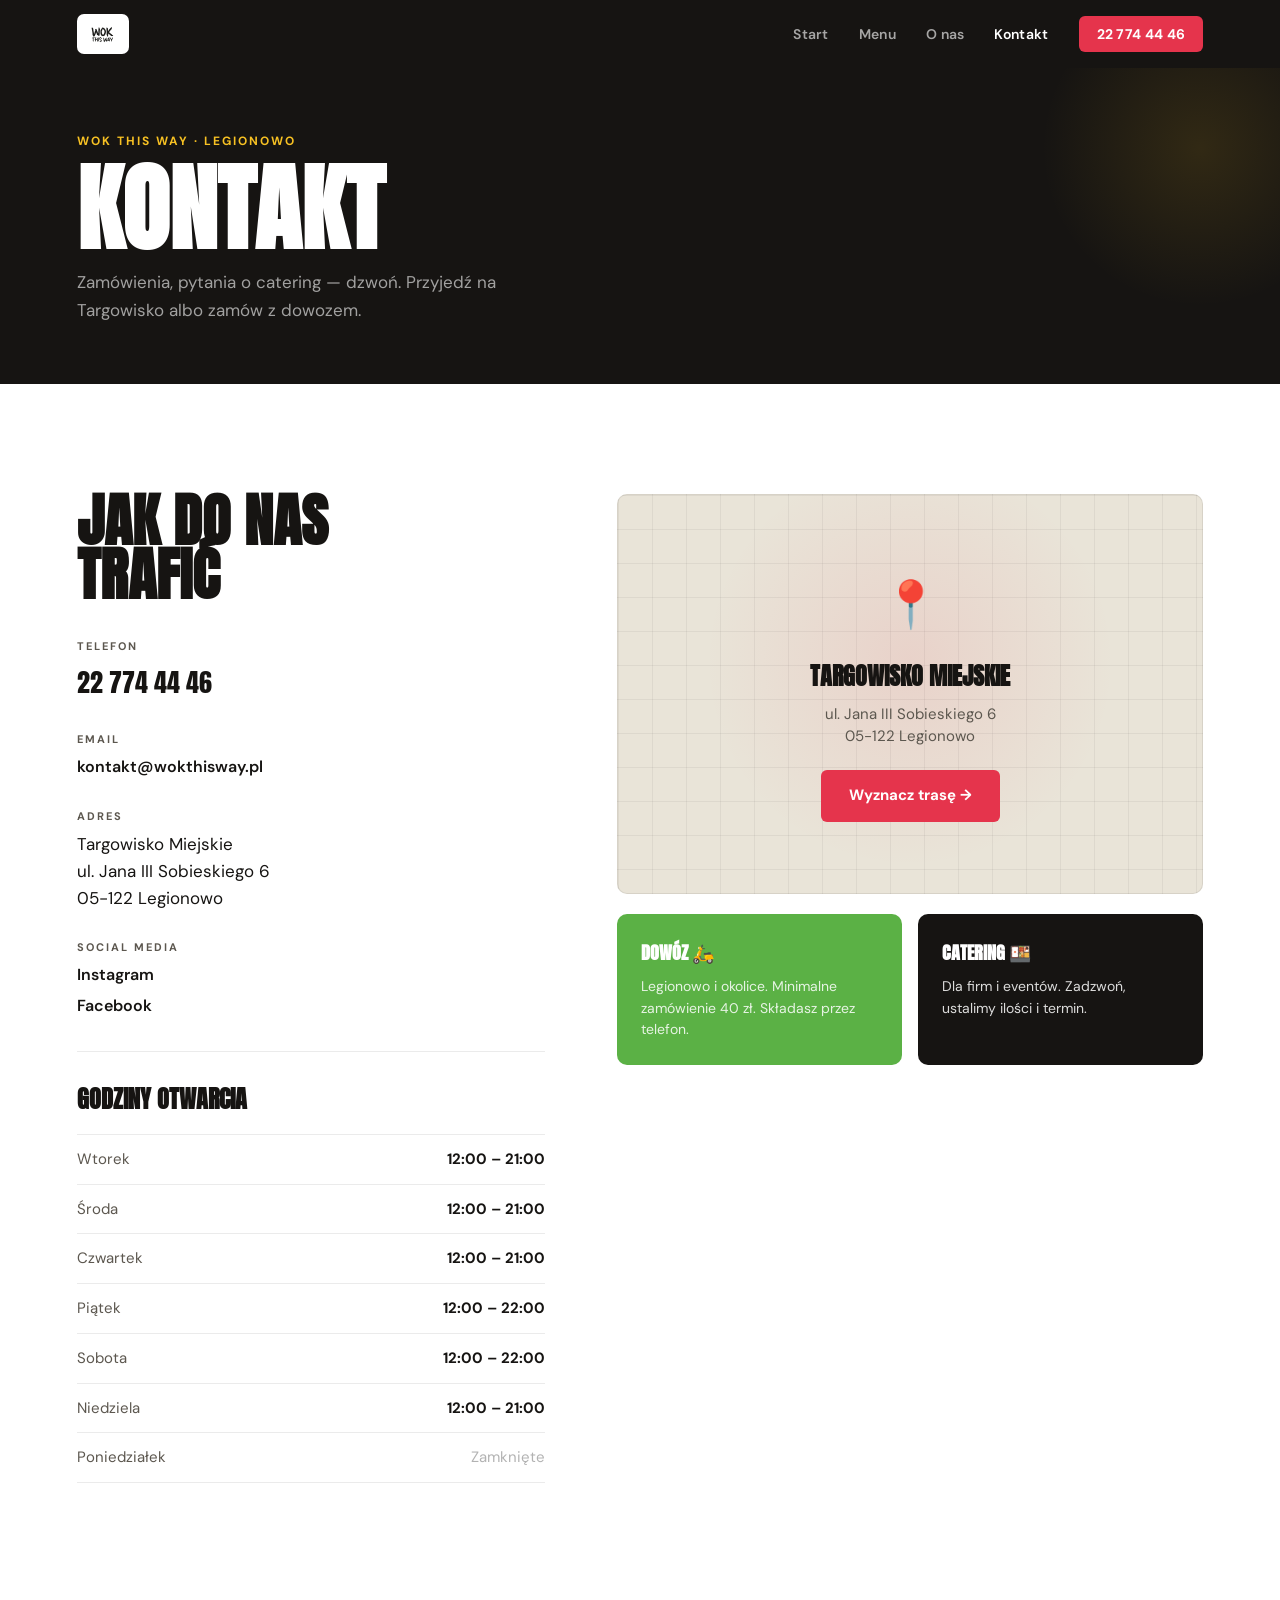
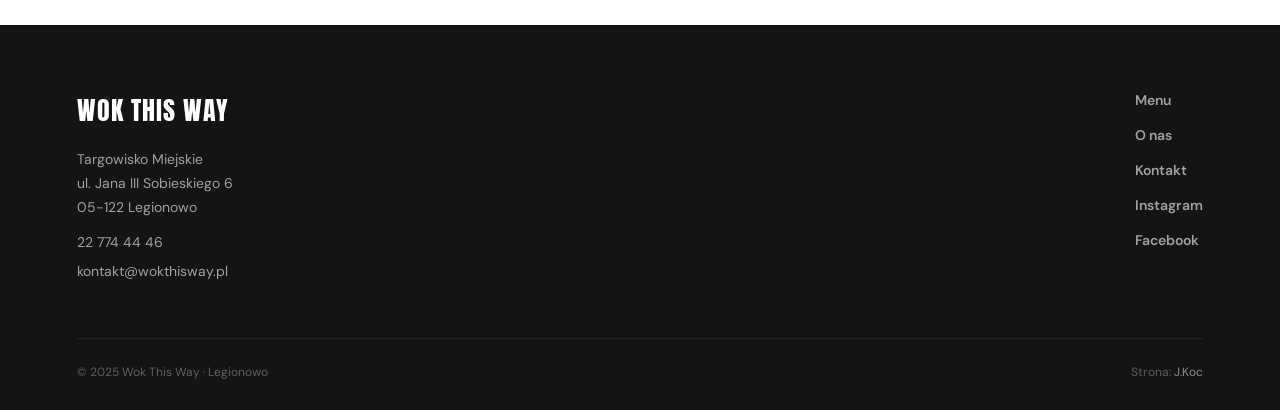
==== kontakt.html @ 2da4b6c2 "Zamiana osadzonej mapy na klikalny kafelek z trasa (naprawia blokade w preview)" ====
<!DOCTYPE html>
<html lang="pl">
<head>
  <meta charset="UTF-8">
  <meta name="viewport" content="width=device-width, initial-scale=1.0">
  <title>Kontakt | Wok This Way Legionowo</title>
  <meta name="description" content="Wok This Way Legionowo — Targowisko Miejskie, ul. Jana III Sobieskiego 6. Zamówienia i dowóz: 22 774 44 46. Otwarte wt–niedz od 12:00.">
  <link rel="preconnect" href="https://fonts.googleapis.com">
  <link rel="preconnect" href="https://fonts.gstatic.com" crossorigin>
  <link href="https://fonts.googleapis.com/css2?family=Anton&family=DM+Sans:ital,opsz,wght@0,9..40,400;0,9..40,500;0,9..40,600;0,9..40,700;1,9..40,400&display=swap" rel="stylesheet">
  <link rel="stylesheet" href="style.css">
</head>
<body>

  <nav>
    <a href="index.html" class="nav-logo"><img src="img/logo1.png" alt="Wok This Way Legionowo"></a>
    <ul class="nav-links" id="navLinks">
      <li><a href="index.html">Start</a></li>
      <li><a href="menu.html">Menu</a></li>
      <li><a href="o-nas.html">O nas</a></li>
      <li><a href="kontakt.html" class="active">Kontakt</a></li>
      <li><a href="tel:+48227744446" class="nav-cta">22 774 44 46</a></li>
    </ul>
    <button class="nav-burger" id="navBurger" aria-label="Otwórz menu"><span></span><span></span><span></span></button>
  </nav>

  <div class="page-hero">
    <span class="eyebrow">Wok This Way · Legionowo</span>
    <h1>Kontakt</h1>
    <p>Zamówienia, pytania o catering — dzwoń. Przyjedź na Targowisko albo zamów z dowozem.</p>
  </div>

  <section class="contact">
    <div class="contact-info">
      <h2>Jak do nas<br>trafić</h2>

      <div class="c-block">
        <span class="c-label">Telefon</span>
        <a href="tel:+48227744446">22 774 44 46</a>
      </div>
      <div class="c-block">
        <span class="c-label">Email</span>
        <a href="mailto:kontakt@wokthisway.pl" class="sm">kontakt@wokthisway.pl</a>
      </div>
      <div class="c-block">
        <span class="c-label">Adres</span>
        <p>Targowisko Miejskie<br>ul. Jana III Sobieskiego 6<br>05-122 Legionowo</p>
      </div>
      <div class="c-block">
        <span class="c-label">Social media</span>
        <a href="#" class="sm">Instagram</a>
        <a href="#" class="sm" style="margin-top:4px;">Facebook</a>
      </div>

      <div class="contact-hours">
        <h3>Godziny otwarcia</h3>
        <div class="hours-grid">
          <div class="hours-row"><span>Wtorek</span><span>12:00 – 21:00</span></div>
          <div class="hours-row"><span>Środa</span><span>12:00 – 21:00</span></div>
          <div class="hours-row"><span>Czwartek</span><span>12:00 – 21:00</span></div>
          <div class="hours-row"><span>Piątek</span><span>12:00 – 22:00</span></div>
          <div class="hours-row"><span>Sobota</span><span>12:00 – 22:00</span></div>
          <div class="hours-row"><span>Niedziela</span><span>12:00 – 21:00</span></div>
          <div class="hours-row closed"><span>Poniedziałek</span><span>Zamknięte</span></div>
        </div>
      </div>
    </div>

    <div class="contact-map-col">
      <div class="map-card" style="margin-bottom:20px;">
        <span class="pin">📍</span>
        <h4>Targowisko Miejskie</h4>
        <p>ul. Jana III Sobieskiego 6<br>05-122 Legionowo</p>
        <a href="https://www.google.com/maps/dir/?api=1&destination=Jana+III+Sobieskiego+6,+Legionowo" target="_blank" rel="noopener" class="btn-primary">Wyznacz trasę →</a>
      </div>
      <div class="contact-cards">
        <div class="cc green">
          <h4>Dowóz 🛵</h4>
          <p>Legionowo i okolice. Minimalne zamówienie 40 zł. Składasz przez telefon.</p>
        </div>
        <div class="cc">
          <h4>Catering 🍱</h4>
          <p>Dla firm i eventów. Zadzwoń, ustalimy ilości i termin.</p>
        </div>
      </div>
    </div>
  </section>

  <footer>
    <div class="footer-inner">
      <div class="footer-brand">
        <span class="footer-logo">Wok This Way</span>
        <p>Targowisko Miejskie<br>ul. Jana III Sobieskiego 6<br>05-122 Legionowo</p>
        <a href="tel:+48227744446">22 774 44 46</a>
        <a href="mailto:kontakt@wokthisway.pl">kontakt@wokthisway.pl</a>
      </div>
      <div class="footer-links">
        <a href="menu.html">Menu</a>
        <a href="o-nas.html">O nas</a>
        <a href="kontakt.html">Kontakt</a>
        <a href="#">Instagram</a>
        <a href="#">Facebook</a>
      </div>
    </div>
    <div class="footer-bottom">
      <span>© 2025 Wok This Way · Legionowo</span>
      <span>Strona: <a href="#">J.Koc</a></span>
    </div>
  </footer>

  <script src="script.js" defer></script>
</body>
</html>
---- style.css ----
@import url('https://fonts.googleapis.com/css2?family=Anton&family=DM+Sans:ital,opsz,wght@0,9..40,400;0,9..40,500;0,9..40,600;0,9..40,700;1,9..40,400&display=swap');

*, *::before, *::after { box-sizing: border-box; margin: 0; padding: 0; }

:root {
  --bg: #ffffff;
  --bg-soft: #f4f1ea;
  --ink: #161412;
  --ink-soft: #5c574f;
  --yellow: #f7c123;
  --red: #e5344c;
  --green: #5bb145;
  --line: rgba(0,0,0,0.08);
  --radius: 10px;
  --ease: 0.25s cubic-bezier(0.4, 0, 0.2, 1);
}

html { scroll-behavior: smooth; }

body {
  font-family: 'DM Sans', sans-serif;
  background: var(--bg);
  color: var(--ink);
  font-size: 16px;
  line-height: 1.65;
  -webkit-font-smoothing: antialiased;
}

img { display: block; max-width: 100%; height: auto; }
a { text-decoration: none; color: inherit; }

.display { font-family: 'Anton', sans-serif; font-weight: 400; letter-spacing: 0.5px; line-height: 0.92; text-transform: uppercase; }

/* ===== NAV ===== */
nav {
  position: sticky;
  top: 0;
  z-index: 200;
  background: var(--ink);
  display: flex;
  align-items: center;
  justify-content: space-between;
  padding: 0 6%;
  height: 68px;
}

.nav-logo {
  font-family: 'Anton', sans-serif;
  font-size: 22px;
  color: #fff;
  letter-spacing: 1px;
  text-transform: uppercase;
  display: flex;
  align-items: center;
}

.nav-logo img {
  height: 40px;
  width: auto;
  background: #fff;
  padding: 5px 11px;
  border-radius: 7px;
  display: block;
}

.nav-logo .dot { color: var(--yellow); }

.nav-links {
  display: flex;
  align-items: center;
  gap: 30px;
  list-style: none;
}

.nav-links a {
  color: rgba(255,255,255,0.62);
  font-size: 14px;
  font-weight: 600;
  letter-spacing: 0.3px;
  transition: color var(--ease);
}

.nav-links a:hover,
.nav-links a.active { color: #fff; }

.nav-cta {
  background: var(--red) !important;
  color: #fff !important;
  padding: 9px 18px !important;
  border-radius: 6px !important;
  font-weight: 700 !important;
  transition: transform var(--ease), background var(--ease) !important;
}

.nav-cta:hover { background: #c8273c !important; transform: translateY(-1px); }

.nav-burger {
  display: none;
  flex-direction: column;
  gap: 5px;
  background: none;
  border: none;
  cursor: pointer;
  padding: 6px;
}

.nav-burger span { display: block; width: 24px; height: 2px; background: #fff; border-radius: 2px; transition: all var(--ease); }
.nav-burger.open span:nth-child(1) { transform: rotate(45deg) translate(5px, 5px); }
.nav-burger.open span:nth-child(2) { opacity: 0; }
.nav-burger.open span:nth-child(3) { transform: rotate(-45deg) translate(5px, -5px); }

/* ===== BUTTONS ===== */
.btn-primary {
  display: inline-flex;
  align-items: center;
  background: var(--red);
  color: #fff;
  padding: 0 28px;
  height: 52px;
  border-radius: 6px;
  font-weight: 700;
  font-size: 15px;
  transition: background var(--ease), transform var(--ease);
}
.btn-primary:hover { background: #c8273c; transform: translateY(-2px); }

.btn-yellow {
  display: inline-flex;
  align-items: center;
  background: var(--yellow);
  color: var(--ink);
  padding: 0 28px;
  height: 52px;
  border-radius: 6px;
  font-weight: 700;
  font-size: 15px;
  transition: transform var(--ease), filter var(--ease);
}
.btn-yellow:hover { filter: brightness(0.95); transform: translateY(-2px); }

.btn-ghost {
  display: inline-flex;
  align-items: center;
  color: #fff;
  border: 2px solid rgba(255,255,255,0.25);
  padding: 0 26px;
  height: 52px;
  border-radius: 6px;
  font-size: 15px;
  font-weight: 600;
  transition: border-color var(--ease);
}
.btn-ghost:hover { border-color: #fff; }

.btn-dark {
  display: inline-flex;
  align-items: center;
  background: var(--ink);
  color: #fff;
  padding: 0 26px;
  height: 52px;
  border-radius: 6px;
  font-weight: 700;
  font-size: 15px;
  transition: transform var(--ease);
}
.btn-dark:hover { transform: translateY(-2px); }

/* ===== HERO ===== */
.hero {
  background: var(--ink);
  display: grid;
  grid-template-columns: 1fr 1fr;
  align-items: stretch;
  min-height: calc(100vh - 68px);
}

.hero-content {
  padding: 7vh 6% 7vh 6%;
  display: flex;
  flex-direction: column;
  justify-content: center;
}

.hero-tag {
  display: inline-flex;
  align-items: center;
  gap: 8px;
  width: fit-content;
  font-size: 12px;
  font-weight: 700;
  letter-spacing: 1.5px;
  text-transform: uppercase;
  color: var(--ink);
  background: var(--yellow);
  padding: 6px 14px;
  border-radius: 40px;
  margin-bottom: 28px;
}

.hero-content h1 {
  font-family: 'Anton', sans-serif;
  font-size: clamp(56px, 8vw, 110px);
  line-height: 0.9;
  color: #fff;
  text-transform: uppercase;
  margin-bottom: 26px;
}
.hero-content h1 .y { color: var(--yellow); }
.hero-content h1 .r { color: var(--red); }

.hero-content p {
  font-size: 18px;
  color: rgba(255,255,255,0.62);
  max-width: 420px;
  margin-bottom: 36px;
}

.hero-actions { display: flex; gap: 14px; flex-wrap: wrap; }

.hero-visual {
  position: relative;
  overflow: hidden;
  background: #221d18;
  min-height: 320px;
}
.hero-visual img { width: 100%; height: 100%; object-fit: cover; }
.hero-visual .ph {
  position: absolute; inset: 0;
  display: flex; align-items: center; justify-content: center;
  color: rgba(255,255,255,0.25); font-size: 13px; letter-spacing: 1px; text-align: center;
}
.hero-price-tag {
  position: absolute;
  bottom: 28px; left: 28px;
  background: var(--bg);
  border-radius: 8px;
  padding: 12px 18px;
  box-shadow: 0 8px 24px rgba(0,0,0,0.25);
}
.hero-price-tag b { font-family: 'Anton', sans-serif; font-size: 20px; display: block; }
.hero-price-tag span { font-size: 13px; color: var(--ink-soft); }

/* ===== SECTION ===== */
.section { padding: 110px 6%; }
.section-soft { background: var(--bg-soft); }
.section-dark { background: var(--ink); color: #fff; padding: 110px 6%; }

.section-head { margin-bottom: 56px; display: flex; justify-content: space-between; align-items: flex-end; gap: 24px; flex-wrap: wrap; }
.section-head .eyebrow {
  font-size: 12px; font-weight: 700; letter-spacing: 2px; text-transform: uppercase;
  color: var(--red); display: block; margin-bottom: 12px;
}
.section-head h2 { font-family: 'Anton', sans-serif; font-size: clamp(38px, 5.5vw, 72px); text-transform: uppercase; line-height: 0.95; }
.section-dark .section-head .eyebrow { color: var(--yellow); }

.link-arrow { font-weight: 700; font-size: 14px; color: var(--red); white-space: nowrap; transition: gap var(--ease); display: inline-flex; gap: 6px; }
.link-arrow:hover { gap: 12px; }
.section-dark .link-arrow { color: var(--yellow); }

/* ===== DISH CARDS ===== */
.dishes-grid { display: grid; grid-template-columns: repeat(3, 1fr); gap: 28px; }

.dish-card {
  background: var(--bg);
  border-radius: var(--radius);
  overflow: hidden;
  border: 1px solid var(--line);
  transition: transform var(--ease), box-shadow var(--ease);
}
.dish-card:hover { transform: translateY(-6px); box-shadow: 0 18px 40px rgba(0,0,0,0.12); }

.dish-img { position: relative; aspect-ratio: 4/3; overflow: hidden; background: #221d18; }
.dish-img img { width: 100%; height: 100%; object-fit: cover; transition: transform 0.5s ease; }
.dish-card:hover .dish-img img { transform: scale(1.05); }
.dish-img .ph { position: absolute; inset: 0; display: flex; align-items: center; justify-content: center; color: rgba(255,255,255,0.25); font-size: 12px; }

.dish-badge {
  position: absolute; top: 14px; left: 14px;
  font-size: 11px; font-weight: 700; letter-spacing: 1px; text-transform: uppercase;
  color: #fff; padding: 5px 12px; border-radius: 40px;
}
.badge-red { background: var(--red); }
.badge-green { background: var(--green); }
.badge-yellow { background: var(--yellow); color: var(--ink); }

.dish-info { padding: 22px 22px 24px; }
.dish-top { display: flex; justify-content: space-between; align-items: baseline; gap: 10px; margin-bottom: 8px; }
.dish-top h3 { font-family: 'Anton', sans-serif; font-size: 24px; text-transform: uppercase; line-height: 1; }
.dish-price { font-family: 'Anton', sans-serif; font-size: 22px; color: var(--red); white-space: nowrap; }
.dish-info p { font-size: 14px; color: var(--ink-soft); line-height: 1.55; }

/* ===== STRIP (color band) ===== */
.strip {
  background: var(--yellow);
  padding: 22px 6%;
  display: flex;
  align-items: center;
  justify-content: center;
  gap: 14px;
  flex-wrap: wrap;
  text-align: center;
}
.strip span { font-family: 'Anton', sans-serif; font-size: clamp(18px, 2.6vw, 30px); text-transform: uppercase; color: var(--ink); }
.strip .sep { color: rgba(0,0,0,0.3); }

/* ===== LOCATION ===== */
.location-content { display: grid; grid-template-columns: 1fr 1.15fr; gap: 64px; align-items: start; }
.location-text h2 { font-family: 'Anton', sans-serif; font-size: clamp(34px, 5vw, 60px); text-transform: uppercase; line-height: 0.95; margin-bottom: 20px; }
.location-address { font-size: 18px; color: rgba(255,255,255,0.6); margin-bottom: 32px; }
.hours-grid { border-top: 1px solid rgba(255,255,255,0.12); margin-bottom: 32px; }
.hours-row { display: flex; justify-content: space-between; padding: 12px 0; border-bottom: 1px solid rgba(255,255,255,0.1); font-size: 15px; }
.hours-row span:first-child { color: rgba(255,255,255,0.55); }
.hours-row span:last-child { font-weight: 700; }
.hours-row.closed span:last-child { color: rgba(255,255,255,0.3); font-weight: 400; }
.location-map iframe { width: 100%; height: 400px; border: 0; border-radius: var(--radius); display: block; filter: grayscale(0.2); }

/* ===== MAP CARD (klikalny, bez osadzonego iframe) ===== */
.map-card {
  position: relative;
  min-height: 400px;
  border-radius: var(--radius);
  overflow: hidden;
  display: flex;
  flex-direction: column;
  align-items: center;
  justify-content: center;
  text-align: center;
  padding: 36px;
  background-color: #e9e4d8;
  background-image:
    linear-gradient(rgba(0,0,0,0.05) 1px, transparent 1px),
    linear-gradient(90deg, rgba(0,0,0,0.05) 1px, transparent 1px);
  background-size: 34px 34px;
  border: 1px solid var(--line);
}
.map-card::before {
  content: '';
  position: absolute;
  inset: 0;
  background: radial-gradient(circle at 50% 42%, rgba(229,52,76,0.10), transparent 55%);
}
.map-card .pin { font-size: 46px; margin-bottom: 14px; position: relative; }
.map-card h4 { font-family: 'Anton', sans-serif; font-size: 24px; text-transform: uppercase; color: var(--ink); margin-bottom: 6px; position: relative; }
.map-card p { color: var(--ink-soft); font-size: 15px; margin-bottom: 22px; position: relative; line-height: 1.5; }
.map-card .btn-primary { position: relative; }

/* ===== DELIVERY ===== */
.delivery { display: grid; grid-template-columns: 1fr 1fr; gap: 32px; }
.delivery-card {
  background: var(--bg); border: 1px solid var(--line); border-radius: var(--radius);
  padding: 40px; display: flex; flex-direction: column; align-items: flex-start;
}
.delivery-card .ico { width: 52px; height: 52px; border-radius: 12px; display: flex; align-items: center; justify-content: center; font-size: 26px; margin-bottom: 20px; }
.delivery-card.a .ico { background: var(--green); }
.delivery-card.b .ico { background: var(--yellow); }
.delivery-card h3 { font-family: 'Anton', sans-serif; font-size: 26px; text-transform: uppercase; margin-bottom: 10px; }
.delivery-card p { color: var(--ink-soft); font-size: 15px; margin-bottom: 20px; }
.delivery-card .big { font-family: 'Anton', sans-serif; font-size: 40px; color: var(--red); line-height: 1; margin-bottom: 6px; }

/* ===== FOOTER ===== */
footer { background: var(--ink); color: rgba(255,255,255,0.6); padding: 64px 6% 28px; }
.footer-inner { display: flex; justify-content: space-between; gap: 48px; margin-bottom: 48px; flex-wrap: wrap; }
.footer-logo { font-family: 'Anton', sans-serif; font-size: 26px; color: #fff; letter-spacing: 1px; display: block; margin-bottom: 16px; text-transform: uppercase; }
.footer-logo .dot { color: var(--yellow); }
.footer-brand p { font-size: 14px; line-height: 1.7; margin-bottom: 12px; }
.footer-brand a { display: block; font-size: 14px; margin-bottom: 6px; transition: color var(--ease); }
.footer-brand a:hover { color: #fff; }
.footer-links { display: flex; flex-direction: column; gap: 12px; }
.footer-links a { font-size: 14px; font-weight: 600; transition: color var(--ease); }
.footer-links a:hover { color: var(--yellow); }
.footer-bottom { padding-top: 24px; border-top: 1px solid rgba(255,255,255,0.08); display: flex; justify-content: space-between; font-size: 12px; color: rgba(255,255,255,0.32); flex-wrap: wrap; gap: 8px; }
.footer-bottom a { color: rgba(255,255,255,0.5); transition: color var(--ease); }
.footer-bottom a:hover { color: #fff; }

/* ===== PAGE HERO ===== */
.page-hero { background: var(--ink); padding: 64px 6% 60px; position: relative; overflow: hidden; }
.page-hero::after { content: ''; position: absolute; right: -80px; top: -80px; width: 320px; height: 320px; background: radial-gradient(circle, rgba(247,193,35,0.12), transparent 70%); }
.page-hero .eyebrow { font-size: 12px; font-weight: 700; letter-spacing: 2px; text-transform: uppercase; color: var(--yellow); display: block; margin-bottom: 14px; }
.page-hero h1 { font-family: 'Anton', sans-serif; font-size: clamp(48px, 8vw, 96px); color: #fff; text-transform: uppercase; line-height: 0.9; }
.page-hero p { color: rgba(255,255,255,0.6); font-size: 17px; margin-top: 16px; max-width: 500px; }

/* ===== MENU PAGE ===== */
.menu-section { padding: 76px 6%; }
.menu-section:nth-child(even) { background: var(--bg-soft); }
.menu-head { display: flex; align-items: center; gap: 16px; margin-bottom: 40px; flex-wrap: wrap; }
.menu-label { font-family: 'Anton', sans-serif; font-size: 13px; letter-spacing: 2px; text-transform: uppercase; color: #fff; padding: 8px 16px; border-radius: 6px; }
.menu-label.red { background: var(--red); }
.menu-label.green { background: var(--green); }
.menu-label.yellow { background: var(--yellow); color: var(--ink); }
.menu-label.dark { background: var(--ink); }
.menu-head h2 { font-family: 'Anton', sans-serif; font-size: clamp(30px, 4.5vw, 50px); text-transform: uppercase; line-height: 0.95; }

.menu-items { display: grid; grid-template-columns: 1fr 1fr; gap: 22px; }
.menu-item { background: var(--bg); border: 1px solid var(--line); border-radius: var(--radius); padding: 26px; transition: transform var(--ease), border-color var(--ease); }
.menu-item:hover { transform: translateY(-3px); border-color: rgba(0,0,0,0.18); }
.menu-item-top { display: flex; justify-content: space-between; align-items: baseline; gap: 12px; margin-bottom: 12px; }
.menu-item-top h3 { font-family: 'Anton', sans-serif; font-size: 24px; text-transform: uppercase; line-height: 1; }
.menu-item-price { font-family: 'Anton', sans-serif; font-size: 24px; color: var(--red); white-space: nowrap; }
.menu-item-ing { font-size: 14px; color: var(--ink-soft); line-height: 1.6; }
.menu-item-meta { margin-top: 14px; display: flex; gap: 10px; align-items: center; flex-wrap: wrap; }
.spice { font-size: 13px; font-weight: 700; color: var(--red); }
.note { font-size: 13px; color: var(--ink-soft); font-style: italic; }

.drinks-grid { display: grid; grid-template-columns: repeat(3, 1fr); gap: 22px; }
.drinks-cat { background: var(--bg); border: 1px solid var(--line); border-radius: var(--radius); padding: 26px; }
.drinks-cat h3 { font-family: 'Anton', sans-serif; font-size: 16px; letter-spacing: 1px; text-transform: uppercase; margin-bottom: 16px; padding-bottom: 12px; border-bottom: 2px solid var(--bg-soft); }
.drink-row { display: flex; justify-content: space-between; font-size: 14px; padding: 8px 0; border-bottom: 1px solid var(--line); }
.drink-row:last-child { border-bottom: none; }
.drink-price { font-weight: 700; color: var(--red); }

.menu-full-img { max-width: 900px; margin: 0 auto; border-radius: var(--radius); overflow: hidden; border: 1px solid var(--line); }
.menu-full-img img { width: 100%; display: block; }

.sauces { display: flex; gap: 14px; flex-wrap: wrap; }
.sauce { background: var(--ink); color: #fff; font-family: 'Anton', sans-serif; font-size: 16px; letter-spacing: 1px; text-transform: uppercase; padding: 12px 22px; border-radius: 40px; }

/* ===== O NAS ===== */
.about-main { padding: 110px 6%; display: grid; grid-template-columns: 1.05fr 1fr; gap: 72px; align-items: center; }
.about-text h2 { font-family: 'Anton', sans-serif; font-size: clamp(34px, 5vw, 60px); text-transform: uppercase; line-height: 0.92; margin-bottom: 26px; }
.about-text p { color: var(--ink-soft); font-size: 16px; line-height: 1.8; margin-bottom: 16px; }
.about-text p strong { color: var(--ink); font-weight: 700; }
.about-img { aspect-ratio: 3/4; background: #221d18; border-radius: var(--radius); overflow: hidden; position: relative; }
.about-img img { width: 100%; height: 100%; object-fit: cover; }
.about-img .ph { position: absolute; inset: 0; display: flex; align-items: flex-end; padding: 20px; color: rgba(255,255,255,0.25); font-size: 12px; }

.about-facts { background: var(--ink); padding: 0 6%; }
.about-facts-inner { display: grid; grid-template-columns: repeat(3, 1fr); }
.fact { padding: 60px 32px; border-right: 1px solid rgba(255,255,255,0.08); }
.fact:last-child { border-right: none; }
.fact .num { font-family: 'Anton', sans-serif; font-size: 64px; color: var(--yellow); line-height: 1; display: block; margin-bottom: 12px; }
.fact .num small { font-size: 28px; }
.fact .lbl { font-size: 14px; color: rgba(255,255,255,0.55); line-height: 1.55; }

.about-story { padding: 110px 6%; max-width: 760px; }
.about-story h2 { font-family: 'Anton', sans-serif; font-size: clamp(30px, 4.5vw, 50px); text-transform: uppercase; margin-bottom: 24px; }
.about-story p { font-size: 16px; line-height: 1.8; color: var(--ink-soft); margin-bottom: 16px; }

/* ===== KONTAKT ===== */
.contact { padding: 110px 6%; display: grid; grid-template-columns: 1fr 1.25fr; gap: 72px; align-items: start; }
.contact-info h2 { font-family: 'Anton', sans-serif; font-size: clamp(34px, 5vw, 58px); text-transform: uppercase; line-height: 0.92; margin-bottom: 36px; }
.c-block { margin-bottom: 26px; }
.c-label { font-size: 11px; font-weight: 700; letter-spacing: 2px; text-transform: uppercase; color: var(--ink-soft); margin-bottom: 6px; display: block; }
.c-block a { font-family: 'Anton', sans-serif; font-size: 26px; color: var(--ink); transition: color var(--ease); display: block; }
.c-block a:hover { color: var(--red); }
.c-block a.sm { font-family: 'DM Sans'; font-size: 16px; font-weight: 600; }
.c-block p { font-size: 17px; line-height: 1.6; }
.contact-hours { margin-top: 32px; padding-top: 28px; border-top: 1px solid var(--line); }
.contact-hours h3 { font-family: 'Anton', sans-serif; font-size: 24px; text-transform: uppercase; margin-bottom: 14px; }
.contact-hours .hours-grid { border-top: 1px solid var(--line); }
.contact-hours .hours-row { border-bottom: 1px solid var(--line); }
.contact-hours .hours-row span:first-child { color: var(--ink-soft); }
.contact-hours .hours-row span:last-child { color: var(--ink); }
.contact-hours .hours-row.closed span:last-child { color: rgba(0,0,0,0.3); font-weight: 400; }
.contact-map iframe { width: 100%; height: 420px; border: 0; border-radius: var(--radius); display: block; margin-bottom: 20px; }
.contact-cards { display: grid; grid-template-columns: 1fr 1fr; gap: 16px; }
.cc { background: var(--ink); color: #fff; border-radius: var(--radius); padding: 24px; }
.cc.green { background: var(--green); }
.cc h4 { font-family: 'Anton', sans-serif; font-size: 18px; text-transform: uppercase; margin-bottom: 8px; }
.cc p { font-size: 14px; color: rgba(255,255,255,0.85); line-height: 1.55; }

/* ===== REVEAL ===== */
.reveal { opacity: 0; transform: translateY(30px); transition: opacity 0.6s ease, transform 0.6s ease; }
.reveal.in { opacity: 1; transform: translateY(0); }
.reveal:nth-child(2) { transition-delay: 0.08s; }
.reveal:nth-child(3) { transition-delay: 0.16s; }
.reveal:nth-child(4) { transition-delay: 0.24s; }
.reveal:nth-child(5) { transition-delay: 0.32s; }
.reveal:nth-child(6) { transition-delay: 0.4s; }

/* ===== MOBILE ===== */
@media (max-width: 900px) {
  nav { padding: 0 5%; }
  .nav-links { display: none; flex-direction: column; position: fixed; top: 68px; left: 0; right: 0; background: var(--ink); padding: 24px 5%; gap: 18px; border-top: 1px solid rgba(255,255,255,0.08); }
  .nav-links.open { display: flex; }
  .nav-cta { padding: 13px 0 !important; text-align: center; }
  .nav-burger { display: flex; }

  .hero { grid-template-columns: 1fr; }
  .hero-visual { order: -1; min-height: 50vh; }
  .hero-content { padding: 48px 5% 56px; }

  .section, .section-dark { padding: 64px 5%; }
  .section-head { flex-direction: column; align-items: flex-start; gap: 12px; }
  .dishes-grid { grid-template-columns: 1fr; }
  .location-content { grid-template-columns: 1fr; gap: 36px; }
  .delivery { grid-template-columns: 1fr; }

  .footer-inner { flex-direction: column; gap: 28px; }
  .footer-bottom { flex-direction: column; }

  .page-hero { padding: 48px 5% 44px; }
  .menu-section { padding: 56px 5%; }
  .menu-items { grid-template-columns: 1fr; }
  .drinks-grid { grid-template-columns: 1fr; }

  .about-main { grid-template-columns: 1fr; gap: 36px; padding: 64px 5%; }
  .about-img { aspect-ratio: 4/3; }
  .about-facts-inner { grid-template-columns: 1fr; }
  .fact { border-right: none; border-bottom: 1px solid rgba(255,255,255,0.08); padding: 40px 0; }
  .fact:last-child { border-bottom: none; }
  .about-facts { padding: 0 5%; }
  .about-story { padding: 64px 5%; }

  .contact { grid-template-columns: 1fr; gap: 36px; padding: 64px 5%; }
  .contact-cards { grid-template-columns: 1fr; }
  .contact-map iframe { height: 300px; }
}
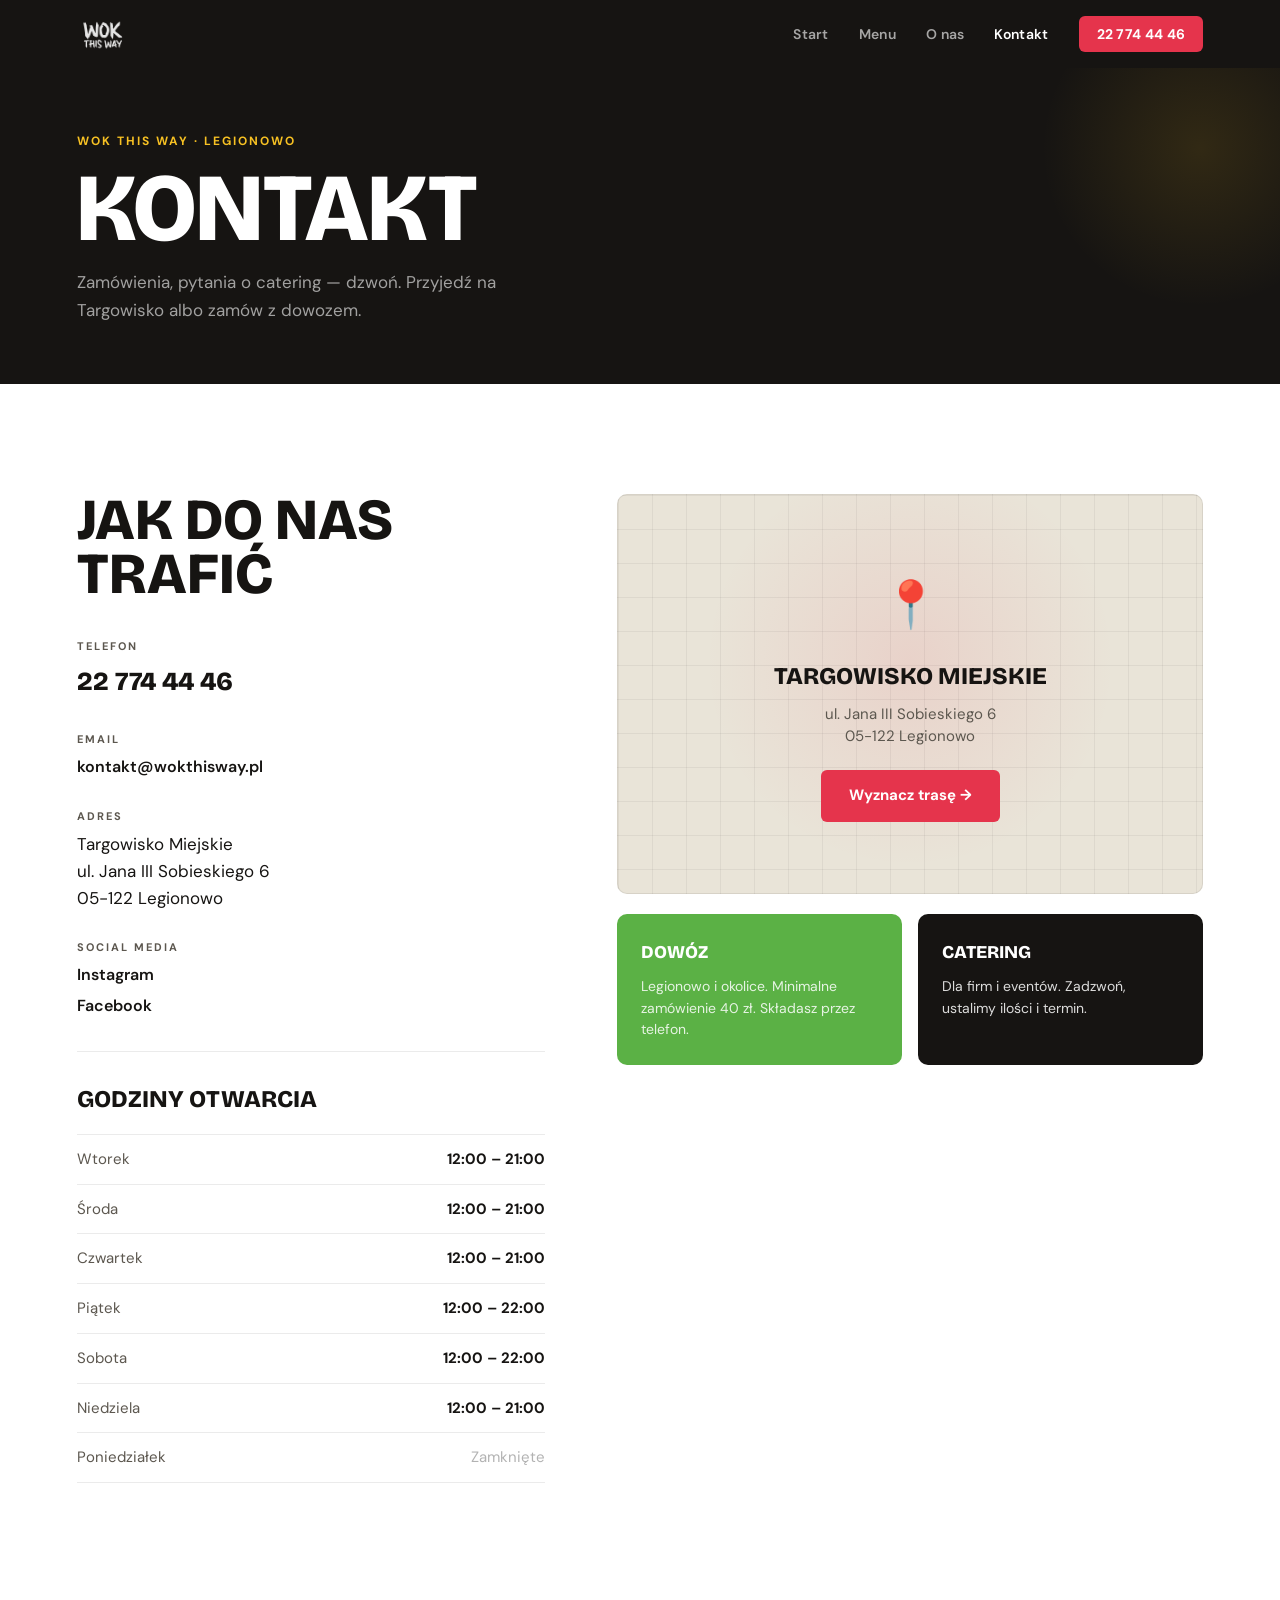
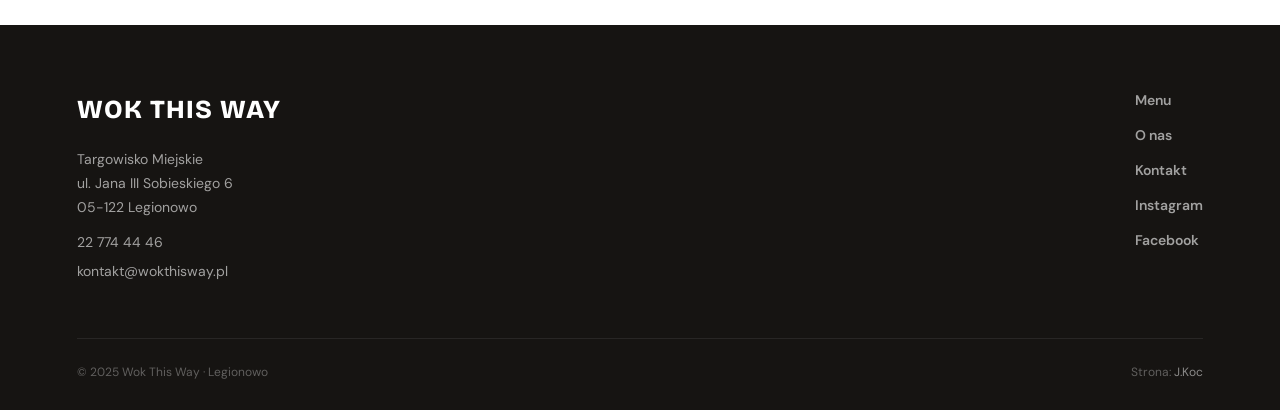
==== commit 113337d9: "Wieksze biale logo bez tla, zmiana czcionki na Bricolage Grotesque, usuniecie emoji (AI-check)" ====
--- a/kontakt.html
+++ b/kontakt.html
@@ -13,7 +13,7 @@
 <body>
 
   <nav>
-    <a href="index.html" class="nav-logo"><img src="img/logo1.png" alt="Wok This Way Legionowo"></a>
+    <a href="index.html" class="nav-logo"><img src="img/logo-white.png" alt="Wok This Way Legionowo"></a>
     <ul class="nav-links" id="navLinks">
       <li><a href="index.html">Start</a></li>
       <li><a href="menu.html">Menu</a></li>
@@ -75,11 +75,11 @@
       </div>
       <div class="contact-cards">
         <div class="cc green">
-          <h4>Dowóz 🛵</h4>
+          <h4>Dowóz</h4>
           <p>Legionowo i okolice. Minimalne zamówienie 40 zł. Składasz przez telefon.</p>
         </div>
         <div class="cc">
-          <h4>Catering 🍱</h4>
+          <h4>Catering</h4>
           <p>Dla firm i eventów. Zadzwoń, ustalimy ilości i termin.</p>
         </div>
       </div>
--- a/style.css
+++ b/style.css
@@ -1,4 +1,4 @@
-@import url('https://fonts.googleapis.com/css2?family=Anton&family=DM+Sans:ital,opsz,wght@0,9..40,400;0,9..40,500;0,9..40,600;0,9..40,700;1,9..40,400&display=swap');
+@import url('https://fonts.googleapis.com/css2?family=Bricolage+Grotesque:opsz,wght@12..96,400;12..96,700;12..96,800&family=DM+Sans:ital,opsz,wght@0,9..40,400;0,9..40,500;0,9..40,600;0,9..40,700;1,9..40,400&display=swap');
 
 *, *::before, *::after { box-sizing: border-box; margin: 0; padding: 0; }
 
@@ -29,7 +29,7 @@
 img { display: block; max-width: 100%; height: auto; }
 a { text-decoration: none; color: inherit; }
 
-.display { font-family: 'Anton', sans-serif; font-weight: 400; letter-spacing: 0.5px; line-height: 0.92; text-transform: uppercase; }
+.display { font-family: 'Bricolage Grotesque', sans-serif; font-weight: 800; letter-spacing: -0.5px; line-height: 0.92; }
 
 /* ===== NAV ===== */
 nav {
@@ -45,7 +45,7 @@
 }
 
 .nav-logo {
-  font-family: 'Anton', sans-serif;
+  font-family: 'Bricolage Grotesque', sans-serif; font-weight: 800;
   font-size: 22px;
   color: #fff;
   letter-spacing: 1px;
@@ -55,11 +55,8 @@
 }
 
 .nav-logo img {
-  height: 40px;
+  height: 54px;
   width: auto;
-  background: #fff;
-  padding: 5px 11px;
-  border-radius: 7px;
   display: block;
 }
 
@@ -199,7 +196,7 @@
 }
 
 .hero-content h1 {
-  font-family: 'Anton', sans-serif;
+  font-family: 'Bricolage Grotesque', sans-serif; font-weight: 800;
   font-size: clamp(56px, 8vw, 110px);
   line-height: 0.9;
   color: #fff;
@@ -238,7 +235,7 @@
   padding: 12px 18px;
   box-shadow: 0 8px 24px rgba(0,0,0,0.25);
 }
-.hero-price-tag b { font-family: 'Anton', sans-serif; font-size: 20px; display: block; }
+.hero-price-tag b { font-family: 'Bricolage Grotesque', sans-serif; font-weight: 800; font-size: 20px; display: block; }
 .hero-price-tag span { font-size: 13px; color: var(--ink-soft); }
 
 /* ===== SECTION ===== */
@@ -251,7 +248,7 @@
   font-size: 12px; font-weight: 700; letter-spacing: 2px; text-transform: uppercase;
   color: var(--red); display: block; margin-bottom: 12px;
 }
-.section-head h2 { font-family: 'Anton', sans-serif; font-size: clamp(38px, 5.5vw, 72px); text-transform: uppercase; line-height: 0.95; }
+.section-head h2 { font-family: 'Bricolage Grotesque', sans-serif; font-weight: 800; font-size: clamp(38px, 5.5vw, 72px); text-transform: uppercase; line-height: 0.95; }
 .section-dark .section-head .eyebrow { color: var(--yellow); }
 
 .link-arrow { font-weight: 700; font-size: 14px; color: var(--red); white-space: nowrap; transition: gap var(--ease); display: inline-flex; gap: 6px; }
@@ -286,8 +283,8 @@
 
 .dish-info { padding: 22px 22px 24px; }
 .dish-top { display: flex; justify-content: space-between; align-items: baseline; gap: 10px; margin-bottom: 8px; }
-.dish-top h3 { font-family: 'Anton', sans-serif; font-size: 24px; text-transform: uppercase; line-height: 1; }
-.dish-price { font-family: 'Anton', sans-serif; font-size: 22px; color: var(--red); white-space: nowrap; }
+.dish-top h3 { font-family: 'Bricolage Grotesque', sans-serif; font-weight: 800; font-size: 24px; text-transform: uppercase; line-height: 1; }
+.dish-price { font-family: 'Bricolage Grotesque', sans-serif; font-weight: 800; font-size: 22px; color: var(--red); white-space: nowrap; }
 .dish-info p { font-size: 14px; color: var(--ink-soft); line-height: 1.55; }
 
 /* ===== STRIP (color band) ===== */
@@ -301,12 +298,12 @@
   flex-wrap: wrap;
   text-align: center;
 }
-.strip span { font-family: 'Anton', sans-serif; font-size: clamp(18px, 2.6vw, 30px); text-transform: uppercase; color: var(--ink); }
+.strip span { font-family: 'Bricolage Grotesque', sans-serif; font-weight: 800; font-size: clamp(18px, 2.6vw, 30px); text-transform: uppercase; color: var(--ink); }
 .strip .sep { color: rgba(0,0,0,0.3); }
 
 /* ===== LOCATION ===== */
 .location-content { display: grid; grid-template-columns: 1fr 1.15fr; gap: 64px; align-items: start; }
-.location-text h2 { font-family: 'Anton', sans-serif; font-size: clamp(34px, 5vw, 60px); text-transform: uppercase; line-height: 0.95; margin-bottom: 20px; }
+.location-text h2 { font-family: 'Bricolage Grotesque', sans-serif; font-weight: 800; font-size: clamp(34px, 5vw, 60px); text-transform: uppercase; line-height: 0.95; margin-bottom: 20px; }
 .location-address { font-size: 18px; color: rgba(255,255,255,0.6); margin-bottom: 32px; }
 .hours-grid { border-top: 1px solid rgba(255,255,255,0.12); margin-bottom: 32px; }
 .hours-row { display: flex; justify-content: space-between; padding: 12px 0; border-bottom: 1px solid rgba(255,255,255,0.1); font-size: 15px; }
@@ -341,7 +338,7 @@
   background: radial-gradient(circle at 50% 42%, rgba(229,52,76,0.10), transparent 55%);
 }
 .map-card .pin { font-size: 46px; margin-bottom: 14px; position: relative; }
-.map-card h4 { font-family: 'Anton', sans-serif; font-size: 24px; text-transform: uppercase; color: var(--ink); margin-bottom: 6px; position: relative; }
+.map-card h4 { font-family: 'Bricolage Grotesque', sans-serif; font-weight: 800; font-size: 24px; text-transform: uppercase; color: var(--ink); margin-bottom: 6px; position: relative; }
 .map-card p { color: var(--ink-soft); font-size: 15px; margin-bottom: 22px; position: relative; line-height: 1.5; }
 .map-card .btn-primary { position: relative; }
 
@@ -354,14 +351,14 @@
 .delivery-card .ico { width: 52px; height: 52px; border-radius: 12px; display: flex; align-items: center; justify-content: center; font-size: 26px; margin-bottom: 20px; }
 .delivery-card.a .ico { background: var(--green); }
 .delivery-card.b .ico { background: var(--yellow); }
-.delivery-card h3 { font-family: 'Anton', sans-serif; font-size: 26px; text-transform: uppercase; margin-bottom: 10px; }
+.delivery-card h3 { font-family: 'Bricolage Grotesque', sans-serif; font-weight: 800; font-size: 26px; text-transform: uppercase; margin-bottom: 10px; }
 .delivery-card p { color: var(--ink-soft); font-size: 15px; margin-bottom: 20px; }
-.delivery-card .big { font-family: 'Anton', sans-serif; font-size: 40px; color: var(--red); line-height: 1; margin-bottom: 6px; }
+.delivery-card .big { font-family: 'Bricolage Grotesque', sans-serif; font-weight: 800; font-size: 40px; color: var(--red); line-height: 1; margin-bottom: 6px; }
 
 /* ===== FOOTER ===== */
 footer { background: var(--ink); color: rgba(255,255,255,0.6); padding: 64px 6% 28px; }
 .footer-inner { display: flex; justify-content: space-between; gap: 48px; margin-bottom: 48px; flex-wrap: wrap; }
-.footer-logo { font-family: 'Anton', sans-serif; font-size: 26px; color: #fff; letter-spacing: 1px; display: block; margin-bottom: 16px; text-transform: uppercase; }
+.footer-logo { font-family: 'Bricolage Grotesque', sans-serif; font-weight: 800; font-size: 26px; color: #fff; letter-spacing: 1px; display: block; margin-bottom: 16px; text-transform: uppercase; }
 .footer-logo .dot { color: var(--yellow); }
 .footer-brand p { font-size: 14px; line-height: 1.7; margin-bottom: 12px; }
 .footer-brand a { display: block; font-size: 14px; margin-bottom: 6px; transition: color var(--ease); }
@@ -377,26 +374,26 @@
 .page-hero { background: var(--ink); padding: 64px 6% 60px; position: relative; overflow: hidden; }
 .page-hero::after { content: ''; position: absolute; right: -80px; top: -80px; width: 320px; height: 320px; background: radial-gradient(circle, rgba(247,193,35,0.12), transparent 70%); }
 .page-hero .eyebrow { font-size: 12px; font-weight: 700; letter-spacing: 2px; text-transform: uppercase; color: var(--yellow); display: block; margin-bottom: 14px; }
-.page-hero h1 { font-family: 'Anton', sans-serif; font-size: clamp(48px, 8vw, 96px); color: #fff; text-transform: uppercase; line-height: 0.9; }
+.page-hero h1 { font-family: 'Bricolage Grotesque', sans-serif; font-weight: 800; font-size: clamp(48px, 8vw, 96px); color: #fff; text-transform: uppercase; line-height: 0.9; }
 .page-hero p { color: rgba(255,255,255,0.6); font-size: 17px; margin-top: 16px; max-width: 500px; }
 
 /* ===== MENU PAGE ===== */
 .menu-section { padding: 76px 6%; }
 .menu-section:nth-child(even) { background: var(--bg-soft); }
 .menu-head { display: flex; align-items: center; gap: 16px; margin-bottom: 40px; flex-wrap: wrap; }
-.menu-label { font-family: 'Anton', sans-serif; font-size: 13px; letter-spacing: 2px; text-transform: uppercase; color: #fff; padding: 8px 16px; border-radius: 6px; }
+.menu-label { font-family: 'Bricolage Grotesque', sans-serif; font-weight: 800; font-size: 13px; letter-spacing: 2px; text-transform: uppercase; color: #fff; padding: 8px 16px; border-radius: 6px; }
 .menu-label.red { background: var(--red); }
 .menu-label.green { background: var(--green); }
 .menu-label.yellow { background: var(--yellow); color: var(--ink); }
 .menu-label.dark { background: var(--ink); }
-.menu-head h2 { font-family: 'Anton', sans-serif; font-size: clamp(30px, 4.5vw, 50px); text-transform: uppercase; line-height: 0.95; }
+.menu-head h2 { font-family: 'Bricolage Grotesque', sans-serif; font-weight: 800; font-size: clamp(30px, 4.5vw, 50px); text-transform: uppercase; line-height: 0.95; }
 
 .menu-items { display: grid; grid-template-columns: 1fr 1fr; gap: 22px; }
 .menu-item { background: var(--bg); border: 1px solid var(--line); border-radius: var(--radius); padding: 26px; transition: transform var(--ease), border-color var(--ease); }
 .menu-item:hover { transform: translateY(-3px); border-color: rgba(0,0,0,0.18); }
 .menu-item-top { display: flex; justify-content: space-between; align-items: baseline; gap: 12px; margin-bottom: 12px; }
-.menu-item-top h3 { font-family: 'Anton', sans-serif; font-size: 24px; text-transform: uppercase; line-height: 1; }
-.menu-item-price { font-family: 'Anton', sans-serif; font-size: 24px; color: var(--red); white-space: nowrap; }
+.menu-item-top h3 { font-family: 'Bricolage Grotesque', sans-serif; font-weight: 800; font-size: 24px; text-transform: uppercase; line-height: 1; }
+.menu-item-price { font-family: 'Bricolage Grotesque', sans-serif; font-weight: 800; font-size: 24px; color: var(--red); white-space: nowrap; }
 .menu-item-ing { font-size: 14px; color: var(--ink-soft); line-height: 1.6; }
 .menu-item-meta { margin-top: 14px; display: flex; gap: 10px; align-items: center; flex-wrap: wrap; }
 .spice { font-size: 13px; font-weight: 700; color: var(--red); }
@@ -404,7 +401,7 @@
 
 .drinks-grid { display: grid; grid-template-columns: repeat(3, 1fr); gap: 22px; }
 .drinks-cat { background: var(--bg); border: 1px solid var(--line); border-radius: var(--radius); padding: 26px; }
-.drinks-cat h3 { font-family: 'Anton', sans-serif; font-size: 16px; letter-spacing: 1px; text-transform: uppercase; margin-bottom: 16px; padding-bottom: 12px; border-bottom: 2px solid var(--bg-soft); }
+.drinks-cat h3 { font-family: 'Bricolage Grotesque', sans-serif; font-weight: 800; font-size: 16px; letter-spacing: 1px; text-transform: uppercase; margin-bottom: 16px; padding-bottom: 12px; border-bottom: 2px solid var(--bg-soft); }
 .drink-row { display: flex; justify-content: space-between; font-size: 14px; padding: 8px 0; border-bottom: 1px solid var(--line); }
 .drink-row:last-child { border-bottom: none; }
 .drink-price { font-weight: 700; color: var(--red); }
@@ -413,11 +410,11 @@
 .menu-full-img img { width: 100%; display: block; }
 
 .sauces { display: flex; gap: 14px; flex-wrap: wrap; }
-.sauce { background: var(--ink); color: #fff; font-family: 'Anton', sans-serif; font-size: 16px; letter-spacing: 1px; text-transform: uppercase; padding: 12px 22px; border-radius: 40px; }
+.sauce { background: var(--ink); color: #fff; font-family: 'Bricolage Grotesque', sans-serif; font-weight: 800; font-size: 16px; letter-spacing: 1px; text-transform: uppercase; padding: 12px 22px; border-radius: 40px; }
 
 /* ===== O NAS ===== */
 .about-main { padding: 110px 6%; display: grid; grid-template-columns: 1.05fr 1fr; gap: 72px; align-items: center; }
-.about-text h2 { font-family: 'Anton', sans-serif; font-size: clamp(34px, 5vw, 60px); text-transform: uppercase; line-height: 0.92; margin-bottom: 26px; }
+.about-text h2 { font-family: 'Bricolage Grotesque', sans-serif; font-weight: 800; font-size: clamp(34px, 5vw, 60px); text-transform: uppercase; line-height: 0.92; margin-bottom: 26px; }
 .about-text p { color: var(--ink-soft); font-size: 16px; line-height: 1.8; margin-bottom: 16px; }
 .about-text p strong { color: var(--ink); font-weight: 700; }
 .about-img { aspect-ratio: 3/4; background: #221d18; border-radius: var(--radius); overflow: hidden; position: relative; }
@@ -428,25 +425,25 @@
 .about-facts-inner { display: grid; grid-template-columns: repeat(3, 1fr); }
 .fact { padding: 60px 32px; border-right: 1px solid rgba(255,255,255,0.08); }
 .fact:last-child { border-right: none; }
-.fact .num { font-family: 'Anton', sans-serif; font-size: 64px; color: var(--yellow); line-height: 1; display: block; margin-bottom: 12px; }
+.fact .num { font-family: 'Bricolage Grotesque', sans-serif; font-weight: 800; font-size: 64px; color: var(--yellow); line-height: 1; display: block; margin-bottom: 12px; }
 .fact .num small { font-size: 28px; }
 .fact .lbl { font-size: 14px; color: rgba(255,255,255,0.55); line-height: 1.55; }
 
 .about-story { padding: 110px 6%; max-width: 760px; }
-.about-story h2 { font-family: 'Anton', sans-serif; font-size: clamp(30px, 4.5vw, 50px); text-transform: uppercase; margin-bottom: 24px; }
+.about-story h2 { font-family: 'Bricolage Grotesque', sans-serif; font-weight: 800; font-size: clamp(30px, 4.5vw, 50px); text-transform: uppercase; margin-bottom: 24px; }
 .about-story p { font-size: 16px; line-height: 1.8; color: var(--ink-soft); margin-bottom: 16px; }
 
 /* ===== KONTAKT ===== */
 .contact { padding: 110px 6%; display: grid; grid-template-columns: 1fr 1.25fr; gap: 72px; align-items: start; }
-.contact-info h2 { font-family: 'Anton', sans-serif; font-size: clamp(34px, 5vw, 58px); text-transform: uppercase; line-height: 0.92; margin-bottom: 36px; }
+.contact-info h2 { font-family: 'Bricolage Grotesque', sans-serif; font-weight: 800; font-size: clamp(34px, 5vw, 58px); text-transform: uppercase; line-height: 0.92; margin-bottom: 36px; }
 .c-block { margin-bottom: 26px; }
 .c-label { font-size: 11px; font-weight: 700; letter-spacing: 2px; text-transform: uppercase; color: var(--ink-soft); margin-bottom: 6px; display: block; }
-.c-block a { font-family: 'Anton', sans-serif; font-size: 26px; color: var(--ink); transition: color var(--ease); display: block; }
+.c-block a { font-family: 'Bricolage Grotesque', sans-serif; font-weight: 800; font-size: 26px; color: var(--ink); transition: color var(--ease); display: block; }
 .c-block a:hover { color: var(--red); }
 .c-block a.sm { font-family: 'DM Sans'; font-size: 16px; font-weight: 600; }
 .c-block p { font-size: 17px; line-height: 1.6; }
 .contact-hours { margin-top: 32px; padding-top: 28px; border-top: 1px solid var(--line); }
-.contact-hours h3 { font-family: 'Anton', sans-serif; font-size: 24px; text-transform: uppercase; margin-bottom: 14px; }
+.contact-hours h3 { font-family: 'Bricolage Grotesque', sans-serif; font-weight: 800; font-size: 24px; text-transform: uppercase; margin-bottom: 14px; }
 .contact-hours .hours-grid { border-top: 1px solid var(--line); }
 .contact-hours .hours-row { border-bottom: 1px solid var(--line); }
 .contact-hours .hours-row span:first-child { color: var(--ink-soft); }
@@ -456,7 +453,7 @@
 .contact-cards { display: grid; grid-template-columns: 1fr 1fr; gap: 16px; }
 .cc { background: var(--ink); color: #fff; border-radius: var(--radius); padding: 24px; }
 .cc.green { background: var(--green); }
-.cc h4 { font-family: 'Anton', sans-serif; font-size: 18px; text-transform: uppercase; margin-bottom: 8px; }
+.cc h4 { font-family: 'Bricolage Grotesque', sans-serif; font-weight: 800; font-size: 18px; text-transform: uppercase; margin-bottom: 8px; }
 .cc p { font-size: 14px; color: rgba(255,255,255,0.85); line-height: 1.55; }
 
 /* ===== REVEAL ===== */
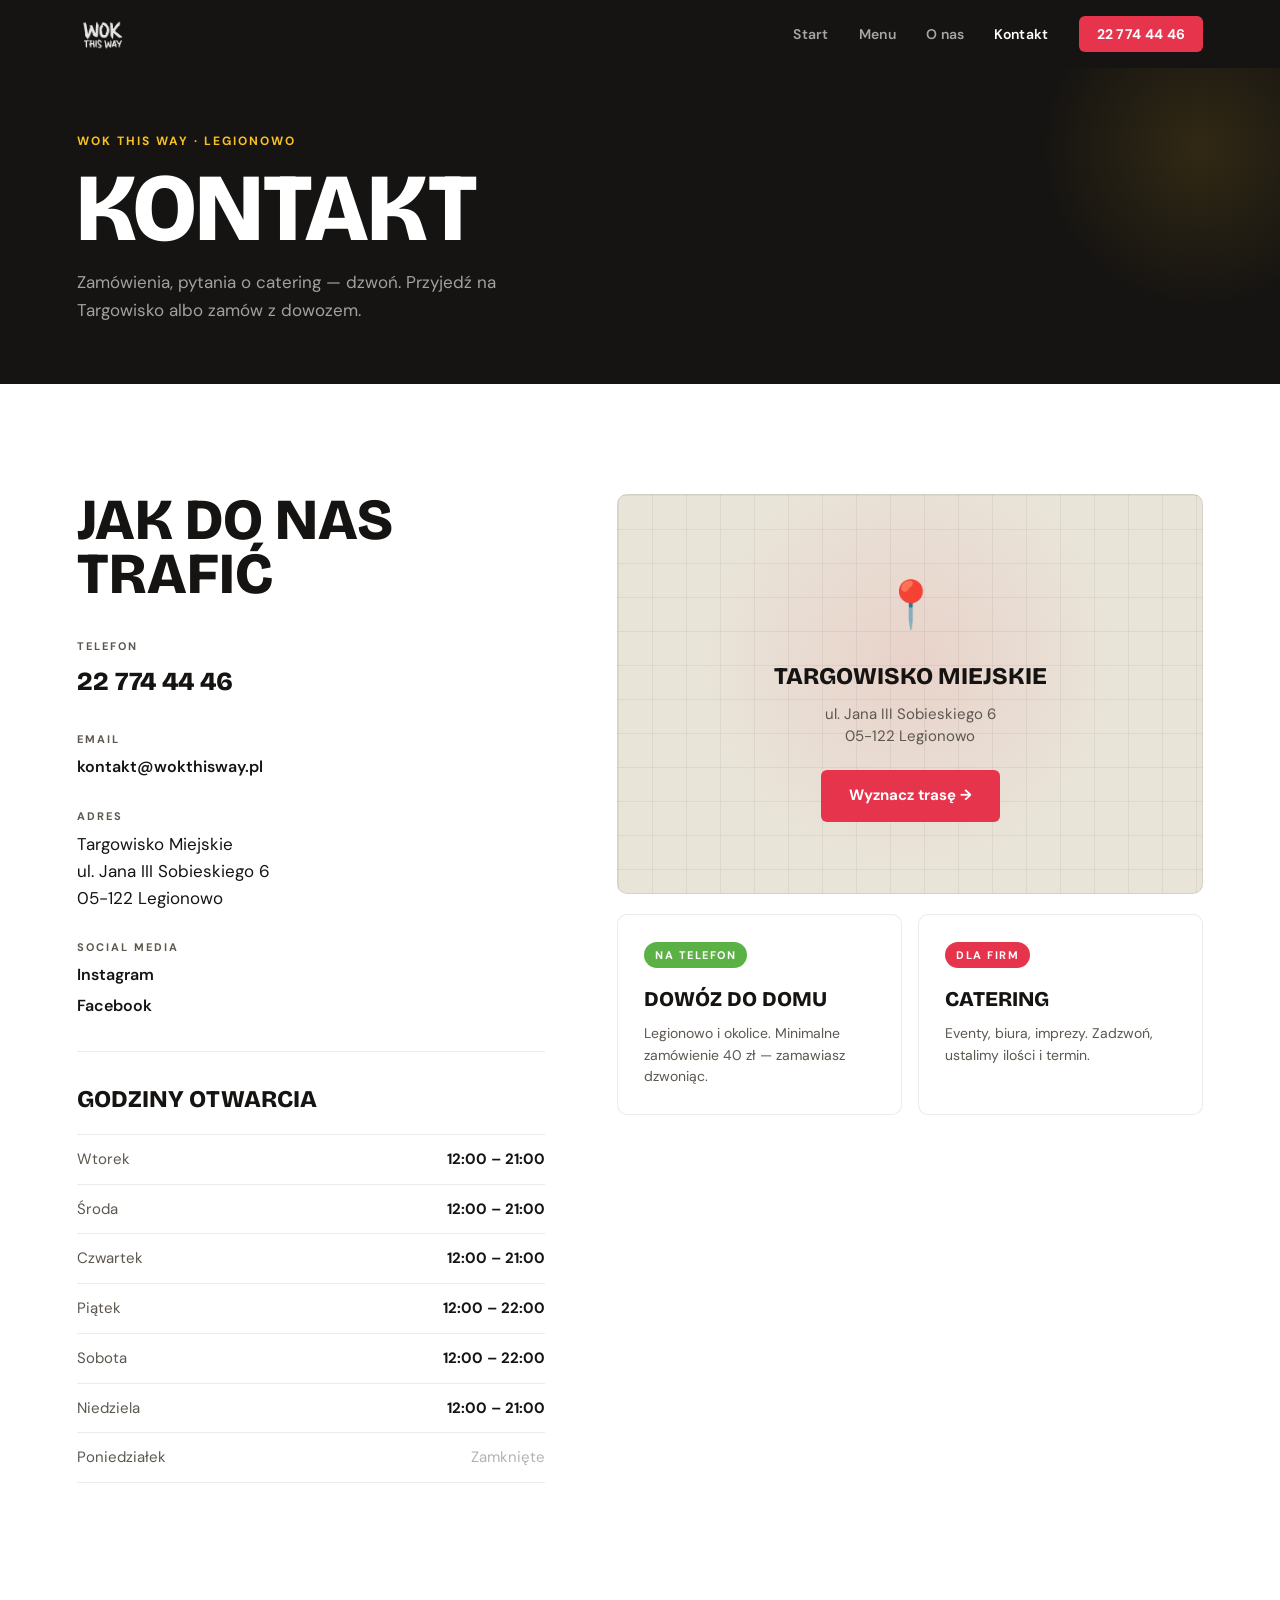
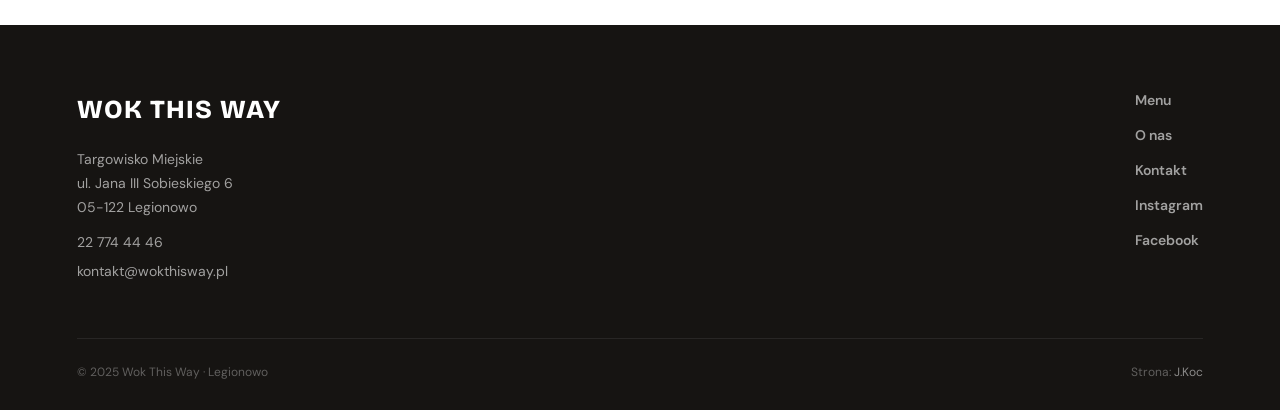
==== commit f67559ed: "Menu: usuniecie zdjecia (tylko lista), przeprojektowanie kafelkow dowoz/catering" ====
--- a/kontakt.html
+++ b/kontakt.html
@@ -74,13 +74,15 @@
         <a href="https://www.google.com/maps/dir/?api=1&destination=Jana+III+Sobieskiego+6,+Legionowo" target="_blank" rel="noopener" class="btn-primary">Wyznacz trasę →</a>
       </div>
       <div class="contact-cards">
-        <div class="cc green">
-          <h4>Dowóz</h4>
-          <p>Legionowo i okolice. Minimalne zamówienie 40 zł. Składasz przez telefon.</p>
+        <div class="cc">
+          <span class="cc-tag green">Na telefon</span>
+          <h4>Dowóz do domu</h4>
+          <p>Legionowo i okolice. Minimalne zamówienie 40 zł — zamawiasz dzwoniąc.</p>
         </div>
         <div class="cc">
+          <span class="cc-tag red">Dla firm</span>
           <h4>Catering</h4>
-          <p>Dla firm i eventów. Zadzwoń, ustalimy ilości i termin.</p>
+          <p>Eventy, biura, imprezy. Zadzwoń, ustalimy ilości i termin.</p>
         </div>
       </div>
     </div>
--- a/style.css
+++ b/style.css
@@ -451,10 +451,12 @@
 .contact-hours .hours-row.closed span:last-child { color: rgba(0,0,0,0.3); font-weight: 400; }
 .contact-map iframe { width: 100%; height: 420px; border: 0; border-radius: var(--radius); display: block; margin-bottom: 20px; }
 .contact-cards { display: grid; grid-template-columns: 1fr 1fr; gap: 16px; }
-.cc { background: var(--ink); color: #fff; border-radius: var(--radius); padding: 24px; }
-.cc.green { background: var(--green); }
-.cc h4 { font-family: 'Bricolage Grotesque', sans-serif; font-weight: 800; font-size: 18px; text-transform: uppercase; margin-bottom: 8px; }
-.cc p { font-size: 14px; color: rgba(255,255,255,0.85); line-height: 1.55; }
+.cc { background: var(--bg); border: 1px solid var(--line); border-radius: var(--radius); padding: 26px; }
+.cc-tag { display: inline-block; font-size: 11px; font-weight: 700; letter-spacing: 1.5px; text-transform: uppercase; padding: 4px 11px; border-radius: 40px; margin-bottom: 14px; color: #fff; }
+.cc-tag.green { background: var(--green); }
+.cc-tag.red { background: var(--red); }
+.cc h4 { font-family: 'Bricolage Grotesque', sans-serif; font-weight: 800; font-size: 21px; text-transform: uppercase; margin-bottom: 6px; color: var(--ink); }
+.cc p { font-size: 14px; color: var(--ink-soft); line-height: 1.55; }
 
 /* ===== REVEAL ===== */
 .reveal { opacity: 0; transform: translateY(30px); transition: opacity 0.6s ease, transform 0.6s ease; }
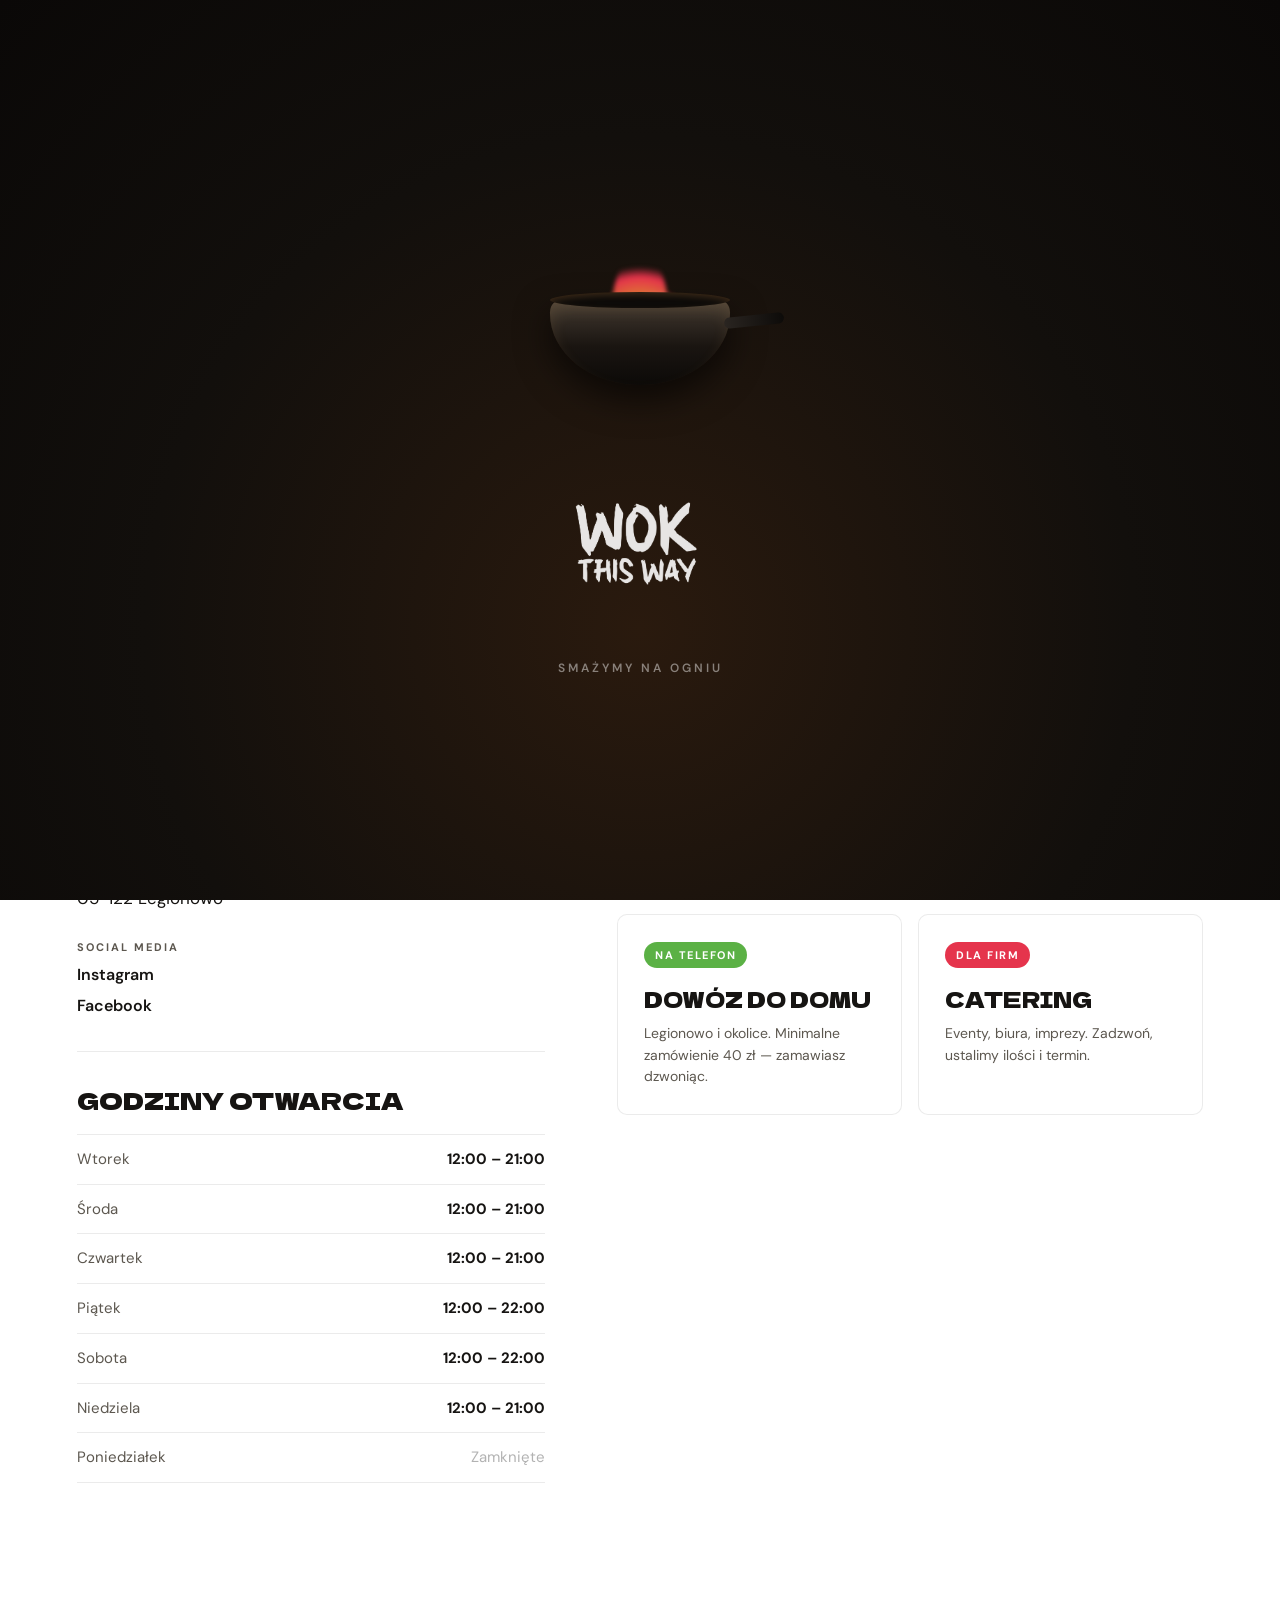
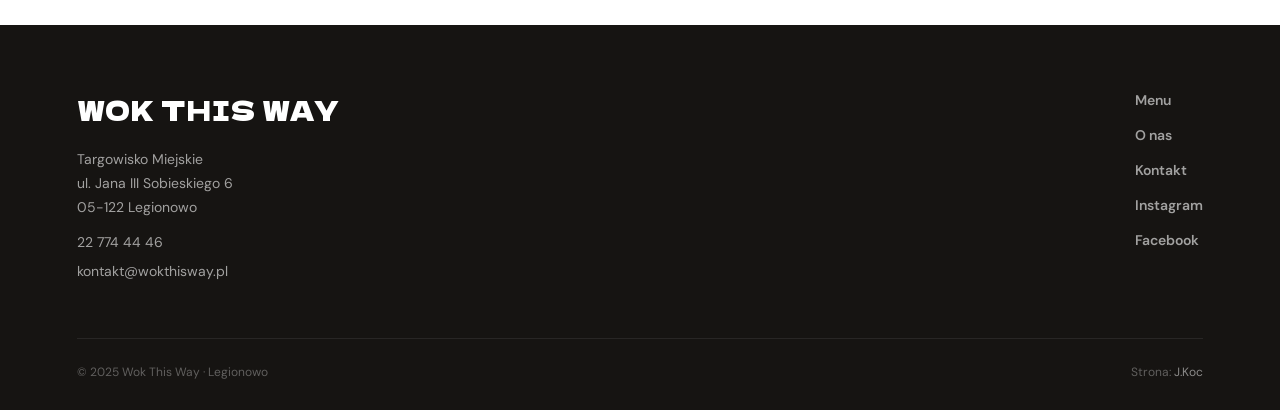
==== commit 910727f3: "Czcionka Dela Gothic One (azjatycka), intro z wokiem i ogniem przy starcie" ====
--- a/kontakt.html
+++ b/kontakt.html
@@ -11,6 +11,16 @@
   <link rel="stylesheet" href="style.css">
 </head>
 <body>
+
+  <div class="intro" id="intro">
+    <div class="intro-stage">
+      <div class="fire"><span></span><span></span><span></span><span></span><span></span></div>
+      <div class="wok"></div>
+    </div>
+    <img class="intro-logo" src="img/logo-white.png" alt="Wok This Way">
+    <span class="intro-tag">Smażymy na ogniu</span>
+  </div>
+  <script>if(sessionStorage.getItem('wtwIntro')){var _i=document.getElementById('intro');if(_i)_i.style.display='none';}else{sessionStorage.setItem('wtwIntro','1');}</script>
 
   <nav>
     <a href="index.html" class="nav-logo"><img src="img/logo-white.png" alt="Wok This Way Legionowo"></a>
--- a/style.css
+++ b/style.css
@@ -1,4 +1,4 @@
-@import url('https://fonts.googleapis.com/css2?family=Bricolage+Grotesque:opsz,wght@12..96,400;12..96,700;12..96,800&family=DM+Sans:ital,opsz,wght@0,9..40,400;0,9..40,500;0,9..40,600;0,9..40,700;1,9..40,400&display=swap');
+@import url('https://fonts.googleapis.com/css2?family=Dela+Gothic+One&family=DM+Sans:ital,opsz,wght@0,9..40,400;0,9..40,500;0,9..40,600;0,9..40,700;1,9..40,400&display=swap');
 
 *, *::before, *::after { box-sizing: border-box; margin: 0; padding: 0; }
 
@@ -29,7 +29,108 @@
 img { display: block; max-width: 100%; height: auto; }
 a { text-decoration: none; color: inherit; }
 
-.display { font-family: 'Bricolage Grotesque', sans-serif; font-weight: 800; letter-spacing: -0.5px; line-height: 0.92; }
+.display { font-family: 'Dela Gothic One', sans-serif; font-weight: 400; letter-spacing: -0.5px; line-height: 0.92; }
+
+/* ===== INTRO (wok + ogien) ===== */
+.intro {
+  position: fixed;
+  inset: 0;
+  z-index: 9999;
+  background: radial-gradient(circle at 50% 70%, #2a1a0e 0%, #120f0c 55%, #0a0807 100%);
+  display: flex;
+  flex-direction: column;
+  align-items: center;
+  justify-content: center;
+  gap: 36px;
+  transition: opacity 0.7s ease, visibility 0.7s ease;
+}
+.intro.hide { opacity: 0; visibility: hidden; }
+
+.intro-stage { position: relative; width: 240px; height: 200px; }
+
+/* wok */
+.wok {
+  position: absolute;
+  bottom: 36px; left: 50%; margin-left: -90px;
+  width: 180px; height: 86px;
+  background: linear-gradient(180deg, #443b32 0%, #1a1511 55%, #0c0a08 100%);
+  border-radius: 14px 14px 96px 96px / 14px 14px 76px 76px;
+  box-shadow: inset 0 10px 16px rgba(255,200,120,0.12), 0 14px 34px rgba(0,0,0,0.6);
+  z-index: 3;
+}
+.wok::before {
+  content: '';
+  position: absolute;
+  top: -7px; left: 0; right: 0; height: 16px;
+  background: #0d0b09;
+  border-radius: 50%;
+  box-shadow: inset 0 3px 6px rgba(255,170,90,0.18);
+}
+/* raczka woka */
+.wok::after {
+  content: '';
+  position: absolute;
+  top: 16px; right: -54px;
+  width: 60px; height: 11px;
+  background: linear-gradient(90deg, #2a2521, #0d0b09);
+  border-radius: 6px;
+  transform: rotate(-6deg);
+}
+
+/* ogien */
+.fire { position: absolute; bottom: 58px; left: 50%; transform: translateX(-50%); width: 150px; height: 150px; z-index: 2; }
+.fire span {
+  position: absolute;
+  bottom: 0; left: 50%;
+  width: 50px; height: 96px; margin-left: -25px;
+  background: radial-gradient(circle at 50% 78%, #ffe96b 0%, #f7c123 28%, #e5344c 68%, transparent 80%);
+  border-radius: 50% 50% 36% 36%;
+  transform-origin: 50% 100%;
+  mix-blend-mode: screen;
+  filter: blur(2px);
+  animation: flame 0.5s ease-in-out infinite alternate;
+}
+.fire span:nth-child(1) { height: 110px; margin-left: -28px; width: 56px; animation-duration: 0.55s; }
+.fire span:nth-child(2) { left: 36%; height: 78px; width: 42px; animation-duration: 0.42s; animation-delay: 0.08s; }
+.fire span:nth-child(3) { left: 64%; height: 82px; width: 44px; animation-duration: 0.47s; animation-delay: 0.15s; }
+.fire span:nth-child(4) { height: 64px; width: 34px; opacity: 0.9; animation-duration: 0.38s; animation-delay: 0.05s; }
+.fire span:nth-child(5) { left: 50%; height: 50px; width: 26px; background: radial-gradient(circle at 50% 80%, #fff7cc, #ffe96b 40%, transparent 75%); animation-duration: 0.33s; }
+
+@keyframes flame {
+  0%   { transform: translateX(-50%) scaleY(1) scaleX(1) skewX(-2deg); }
+  50%  { transform: translateX(-50%) scaleY(1.18) scaleX(0.9) skewX(2deg); }
+  100% { transform: translateX(-50%) scaleY(1.32) scaleX(0.8) skewX(-2deg); opacity: 0.92; }
+}
+
+/* zar pod wokiem */
+.fire::after {
+  content: '';
+  position: absolute;
+  bottom: -6px; left: 50%; transform: translateX(-50%);
+  width: 150px; height: 40px;
+  background: radial-gradient(ellipse at center, rgba(247,140,40,0.55), transparent 70%);
+  filter: blur(6px);
+}
+
+.intro-logo {
+  width: 168px; height: auto;
+  opacity: 0;
+  transform: translateY(12px);
+  animation: introLogo 0.7s ease 0.35s forwards;
+}
+@keyframes introLogo { to { opacity: 1; transform: translateY(0); } }
+
+.intro-tag {
+  font-family: 'DM Sans', sans-serif;
+  font-size: 12px; font-weight: 600; letter-spacing: 3px; text-transform: uppercase;
+  color: rgba(255,255,255,0.45);
+  opacity: 0;
+  animation: introLogo 0.7s ease 0.6s forwards;
+}
+
+@media (prefers-reduced-motion: reduce) {
+  .intro { display: none; }
+}
 
 /* ===== NAV ===== */
 nav {
@@ -45,7 +146,7 @@
 }
 
 .nav-logo {
-  font-family: 'Bricolage Grotesque', sans-serif; font-weight: 800;
+  font-family: 'Dela Gothic One', sans-serif; font-weight: 400;
   font-size: 22px;
   color: #fff;
   letter-spacing: 1px;
@@ -196,7 +297,7 @@
 }
 
 .hero-content h1 {
-  font-family: 'Bricolage Grotesque', sans-serif; font-weight: 800;
+  font-family: 'Dela Gothic One', sans-serif; font-weight: 400;
   font-size: clamp(56px, 8vw, 110px);
   line-height: 0.9;
   color: #fff;
@@ -235,7 +336,7 @@
   padding: 12px 18px;
   box-shadow: 0 8px 24px rgba(0,0,0,0.25);
 }
-.hero-price-tag b { font-family: 'Bricolage Grotesque', sans-serif; font-weight: 800; font-size: 20px; display: block; }
+.hero-price-tag b { font-family: 'Dela Gothic One', sans-serif; font-weight: 400; font-size: 20px; display: block; }
 .hero-price-tag span { font-size: 13px; color: var(--ink-soft); }
 
 /* ===== SECTION ===== */
@@ -248,7 +349,7 @@
   font-size: 12px; font-weight: 700; letter-spacing: 2px; text-transform: uppercase;
   color: var(--red); display: block; margin-bottom: 12px;
 }
-.section-head h2 { font-family: 'Bricolage Grotesque', sans-serif; font-weight: 800; font-size: clamp(38px, 5.5vw, 72px); text-transform: uppercase; line-height: 0.95; }
+.section-head h2 { font-family: 'Dela Gothic One', sans-serif; font-weight: 400; font-size: clamp(38px, 5.5vw, 72px); text-transform: uppercase; line-height: 0.95; }
 .section-dark .section-head .eyebrow { color: var(--yellow); }
 
 .link-arrow { font-weight: 700; font-size: 14px; color: var(--red); white-space: nowrap; transition: gap var(--ease); display: inline-flex; gap: 6px; }
@@ -283,8 +384,8 @@
 
 .dish-info { padding: 22px 22px 24px; }
 .dish-top { display: flex; justify-content: space-between; align-items: baseline; gap: 10px; margin-bottom: 8px; }
-.dish-top h3 { font-family: 'Bricolage Grotesque', sans-serif; font-weight: 800; font-size: 24px; text-transform: uppercase; line-height: 1; }
-.dish-price { font-family: 'Bricolage Grotesque', sans-serif; font-weight: 800; font-size: 22px; color: var(--red); white-space: nowrap; }
+.dish-top h3 { font-family: 'Dela Gothic One', sans-serif; font-weight: 400; font-size: 24px; text-transform: uppercase; line-height: 1; }
+.dish-price { font-family: 'Dela Gothic One', sans-serif; font-weight: 400; font-size: 22px; color: var(--red); white-space: nowrap; }
 .dish-info p { font-size: 14px; color: var(--ink-soft); line-height: 1.55; }
 
 /* ===== STRIP (color band) ===== */
@@ -298,12 +399,12 @@
   flex-wrap: wrap;
   text-align: center;
 }
-.strip span { font-family: 'Bricolage Grotesque', sans-serif; font-weight: 800; font-size: clamp(18px, 2.6vw, 30px); text-transform: uppercase; color: var(--ink); }
+.strip span { font-family: 'Dela Gothic One', sans-serif; font-weight: 400; font-size: clamp(18px, 2.6vw, 30px); text-transform: uppercase; color: var(--ink); }
 .strip .sep { color: rgba(0,0,0,0.3); }
 
 /* ===== LOCATION ===== */
 .location-content { display: grid; grid-template-columns: 1fr 1.15fr; gap: 64px; align-items: start; }
-.location-text h2 { font-family: 'Bricolage Grotesque', sans-serif; font-weight: 800; font-size: clamp(34px, 5vw, 60px); text-transform: uppercase; line-height: 0.95; margin-bottom: 20px; }
+.location-text h2 { font-family: 'Dela Gothic One', sans-serif; font-weight: 400; font-size: clamp(34px, 5vw, 60px); text-transform: uppercase; line-height: 0.95; margin-bottom: 20px; }
 .location-address { font-size: 18px; color: rgba(255,255,255,0.6); margin-bottom: 32px; }
 .hours-grid { border-top: 1px solid rgba(255,255,255,0.12); margin-bottom: 32px; }
 .hours-row { display: flex; justify-content: space-between; padding: 12px 0; border-bottom: 1px solid rgba(255,255,255,0.1); font-size: 15px; }
@@ -338,7 +439,7 @@
   background: radial-gradient(circle at 50% 42%, rgba(229,52,76,0.10), transparent 55%);
 }
 .map-card .pin { font-size: 46px; margin-bottom: 14px; position: relative; }
-.map-card h4 { font-family: 'Bricolage Grotesque', sans-serif; font-weight: 800; font-size: 24px; text-transform: uppercase; color: var(--ink); margin-bottom: 6px; position: relative; }
+.map-card h4 { font-family: 'Dela Gothic One', sans-serif; font-weight: 400; font-size: 24px; text-transform: uppercase; color: var(--ink); margin-bottom: 6px; position: relative; }
 .map-card p { color: var(--ink-soft); font-size: 15px; margin-bottom: 22px; position: relative; line-height: 1.5; }
 .map-card .btn-primary { position: relative; }
 
@@ -351,14 +452,14 @@
 .delivery-card .ico { width: 52px; height: 52px; border-radius: 12px; display: flex; align-items: center; justify-content: center; font-size: 26px; margin-bottom: 20px; }
 .delivery-card.a .ico { background: var(--green); }
 .delivery-card.b .ico { background: var(--yellow); }
-.delivery-card h3 { font-family: 'Bricolage Grotesque', sans-serif; font-weight: 800; font-size: 26px; text-transform: uppercase; margin-bottom: 10px; }
+.delivery-card h3 { font-family: 'Dela Gothic One', sans-serif; font-weight: 400; font-size: 26px; text-transform: uppercase; margin-bottom: 10px; }
 .delivery-card p { color: var(--ink-soft); font-size: 15px; margin-bottom: 20px; }
-.delivery-card .big { font-family: 'Bricolage Grotesque', sans-serif; font-weight: 800; font-size: 40px; color: var(--red); line-height: 1; margin-bottom: 6px; }
+.delivery-card .big { font-family: 'Dela Gothic One', sans-serif; font-weight: 400; font-size: 40px; color: var(--red); line-height: 1; margin-bottom: 6px; }
 
 /* ===== FOOTER ===== */
 footer { background: var(--ink); color: rgba(255,255,255,0.6); padding: 64px 6% 28px; }
 .footer-inner { display: flex; justify-content: space-between; gap: 48px; margin-bottom: 48px; flex-wrap: wrap; }
-.footer-logo { font-family: 'Bricolage Grotesque', sans-serif; font-weight: 800; font-size: 26px; color: #fff; letter-spacing: 1px; display: block; margin-bottom: 16px; text-transform: uppercase; }
+.footer-logo { font-family: 'Dela Gothic One', sans-serif; font-weight: 400; font-size: 26px; color: #fff; letter-spacing: 1px; display: block; margin-bottom: 16px; text-transform: uppercase; }
 .footer-logo .dot { color: var(--yellow); }
 .footer-brand p { font-size: 14px; line-height: 1.7; margin-bottom: 12px; }
 .footer-brand a { display: block; font-size: 14px; margin-bottom: 6px; transition: color var(--ease); }
@@ -374,26 +475,26 @@
 .page-hero { background: var(--ink); padding: 64px 6% 60px; position: relative; overflow: hidden; }
 .page-hero::after { content: ''; position: absolute; right: -80px; top: -80px; width: 320px; height: 320px; background: radial-gradient(circle, rgba(247,193,35,0.12), transparent 70%); }
 .page-hero .eyebrow { font-size: 12px; font-weight: 700; letter-spacing: 2px; text-transform: uppercase; color: var(--yellow); display: block; margin-bottom: 14px; }
-.page-hero h1 { font-family: 'Bricolage Grotesque', sans-serif; font-weight: 800; font-size: clamp(48px, 8vw, 96px); color: #fff; text-transform: uppercase; line-height: 0.9; }
+.page-hero h1 { font-family: 'Dela Gothic One', sans-serif; font-weight: 400; font-size: clamp(48px, 8vw, 96px); color: #fff; text-transform: uppercase; line-height: 0.9; }
 .page-hero p { color: rgba(255,255,255,0.6); font-size: 17px; margin-top: 16px; max-width: 500px; }
 
 /* ===== MENU PAGE ===== */
 .menu-section { padding: 76px 6%; }
 .menu-section:nth-child(even) { background: var(--bg-soft); }
 .menu-head { display: flex; align-items: center; gap: 16px; margin-bottom: 40px; flex-wrap: wrap; }
-.menu-label { font-family: 'Bricolage Grotesque', sans-serif; font-weight: 800; font-size: 13px; letter-spacing: 2px; text-transform: uppercase; color: #fff; padding: 8px 16px; border-radius: 6px; }
+.menu-label { font-family: 'Dela Gothic One', sans-serif; font-weight: 400; font-size: 13px; letter-spacing: 2px; text-transform: uppercase; color: #fff; padding: 8px 16px; border-radius: 6px; }
 .menu-label.red { background: var(--red); }
 .menu-label.green { background: var(--green); }
 .menu-label.yellow { background: var(--yellow); color: var(--ink); }
 .menu-label.dark { background: var(--ink); }
-.menu-head h2 { font-family: 'Bricolage Grotesque', sans-serif; font-weight: 800; font-size: clamp(30px, 4.5vw, 50px); text-transform: uppercase; line-height: 0.95; }
+.menu-head h2 { font-family: 'Dela Gothic One', sans-serif; font-weight: 400; font-size: clamp(30px, 4.5vw, 50px); text-transform: uppercase; line-height: 0.95; }
 
 .menu-items { display: grid; grid-template-columns: 1fr 1fr; gap: 22px; }
 .menu-item { background: var(--bg); border: 1px solid var(--line); border-radius: var(--radius); padding: 26px; transition: transform var(--ease), border-color var(--ease); }
 .menu-item:hover { transform: translateY(-3px); border-color: rgba(0,0,0,0.18); }
 .menu-item-top { display: flex; justify-content: space-between; align-items: baseline; gap: 12px; margin-bottom: 12px; }
-.menu-item-top h3 { font-family: 'Bricolage Grotesque', sans-serif; font-weight: 800; font-size: 24px; text-transform: uppercase; line-height: 1; }
-.menu-item-price { font-family: 'Bricolage Grotesque', sans-serif; font-weight: 800; font-size: 24px; color: var(--red); white-space: nowrap; }
+.menu-item-top h3 { font-family: 'Dela Gothic One', sans-serif; font-weight: 400; font-size: 24px; text-transform: uppercase; line-height: 1; }
+.menu-item-price { font-family: 'Dela Gothic One', sans-serif; font-weight: 400; font-size: 24px; color: var(--red); white-space: nowrap; }
 .menu-item-ing { font-size: 14px; color: var(--ink-soft); line-height: 1.6; }
 .menu-item-meta { margin-top: 14px; display: flex; gap: 10px; align-items: center; flex-wrap: wrap; }
 .spice { font-size: 13px; font-weight: 700; color: var(--red); }
@@ -401,7 +502,7 @@
 
 .drinks-grid { display: grid; grid-template-columns: repeat(3, 1fr); gap: 22px; }
 .drinks-cat { background: var(--bg); border: 1px solid var(--line); border-radius: var(--radius); padding: 26px; }
-.drinks-cat h3 { font-family: 'Bricolage Grotesque', sans-serif; font-weight: 800; font-size: 16px; letter-spacing: 1px; text-transform: uppercase; margin-bottom: 16px; padding-bottom: 12px; border-bottom: 2px solid var(--bg-soft); }
+.drinks-cat h3 { font-family: 'Dela Gothic One', sans-serif; font-weight: 400; font-size: 16px; letter-spacing: 1px; text-transform: uppercase; margin-bottom: 16px; padding-bottom: 12px; border-bottom: 2px solid var(--bg-soft); }
 .drink-row { display: flex; justify-content: space-between; font-size: 14px; padding: 8px 0; border-bottom: 1px solid var(--line); }
 .drink-row:last-child { border-bottom: none; }
 .drink-price { font-weight: 700; color: var(--red); }
@@ -410,11 +511,11 @@
 .menu-full-img img { width: 100%; display: block; }
 
 .sauces { display: flex; gap: 14px; flex-wrap: wrap; }
-.sauce { background: var(--ink); color: #fff; font-family: 'Bricolage Grotesque', sans-serif; font-weight: 800; font-size: 16px; letter-spacing: 1px; text-transform: uppercase; padding: 12px 22px; border-radius: 40px; }
+.sauce { background: var(--ink); color: #fff; font-family: 'Dela Gothic One', sans-serif; font-weight: 400; font-size: 16px; letter-spacing: 1px; text-transform: uppercase; padding: 12px 22px; border-radius: 40px; }
 
 /* ===== O NAS ===== */
 .about-main { padding: 110px 6%; display: grid; grid-template-columns: 1.05fr 1fr; gap: 72px; align-items: center; }
-.about-text h2 { font-family: 'Bricolage Grotesque', sans-serif; font-weight: 800; font-size: clamp(34px, 5vw, 60px); text-transform: uppercase; line-height: 0.92; margin-bottom: 26px; }
+.about-text h2 { font-family: 'Dela Gothic One', sans-serif; font-weight: 400; font-size: clamp(34px, 5vw, 60px); text-transform: uppercase; line-height: 0.92; margin-bottom: 26px; }
 .about-text p { color: var(--ink-soft); font-size: 16px; line-height: 1.8; margin-bottom: 16px; }
 .about-text p strong { color: var(--ink); font-weight: 700; }
 .about-img { aspect-ratio: 3/4; background: #221d18; border-radius: var(--radius); overflow: hidden; position: relative; }
@@ -425,25 +526,25 @@
 .about-facts-inner { display: grid; grid-template-columns: repeat(3, 1fr); }
 .fact { padding: 60px 32px; border-right: 1px solid rgba(255,255,255,0.08); }
 .fact:last-child { border-right: none; }
-.fact .num { font-family: 'Bricolage Grotesque', sans-serif; font-weight: 800; font-size: 64px; color: var(--yellow); line-height: 1; display: block; margin-bottom: 12px; }
+.fact .num { font-family: 'Dela Gothic One', sans-serif; font-weight: 400; font-size: 64px; color: var(--yellow); line-height: 1; display: block; margin-bottom: 12px; }
 .fact .num small { font-size: 28px; }
 .fact .lbl { font-size: 14px; color: rgba(255,255,255,0.55); line-height: 1.55; }
 
 .about-story { padding: 110px 6%; max-width: 760px; }
-.about-story h2 { font-family: 'Bricolage Grotesque', sans-serif; font-weight: 800; font-size: clamp(30px, 4.5vw, 50px); text-transform: uppercase; margin-bottom: 24px; }
+.about-story h2 { font-family: 'Dela Gothic One', sans-serif; font-weight: 400; font-size: clamp(30px, 4.5vw, 50px); text-transform: uppercase; margin-bottom: 24px; }
 .about-story p { font-size: 16px; line-height: 1.8; color: var(--ink-soft); margin-bottom: 16px; }
 
 /* ===== KONTAKT ===== */
 .contact { padding: 110px 6%; display: grid; grid-template-columns: 1fr 1.25fr; gap: 72px; align-items: start; }
-.contact-info h2 { font-family: 'Bricolage Grotesque', sans-serif; font-weight: 800; font-size: clamp(34px, 5vw, 58px); text-transform: uppercase; line-height: 0.92; margin-bottom: 36px; }
+.contact-info h2 { font-family: 'Dela Gothic One', sans-serif; font-weight: 400; font-size: clamp(34px, 5vw, 58px); text-transform: uppercase; line-height: 0.92; margin-bottom: 36px; }
 .c-block { margin-bottom: 26px; }
 .c-label { font-size: 11px; font-weight: 700; letter-spacing: 2px; text-transform: uppercase; color: var(--ink-soft); margin-bottom: 6px; display: block; }
-.c-block a { font-family: 'Bricolage Grotesque', sans-serif; font-weight: 800; font-size: 26px; color: var(--ink); transition: color var(--ease); display: block; }
+.c-block a { font-family: 'Dela Gothic One', sans-serif; font-weight: 400; font-size: 26px; color: var(--ink); transition: color var(--ease); display: block; }
 .c-block a:hover { color: var(--red); }
 .c-block a.sm { font-family: 'DM Sans'; font-size: 16px; font-weight: 600; }
 .c-block p { font-size: 17px; line-height: 1.6; }
 .contact-hours { margin-top: 32px; padding-top: 28px; border-top: 1px solid var(--line); }
-.contact-hours h3 { font-family: 'Bricolage Grotesque', sans-serif; font-weight: 800; font-size: 24px; text-transform: uppercase; margin-bottom: 14px; }
+.contact-hours h3 { font-family: 'Dela Gothic One', sans-serif; font-weight: 400; font-size: 24px; text-transform: uppercase; margin-bottom: 14px; }
 .contact-hours .hours-grid { border-top: 1px solid var(--line); }
 .contact-hours .hours-row { border-bottom: 1px solid var(--line); }
 .contact-hours .hours-row span:first-child { color: var(--ink-soft); }
@@ -455,7 +556,7 @@
 .cc-tag { display: inline-block; font-size: 11px; font-weight: 700; letter-spacing: 1.5px; text-transform: uppercase; padding: 4px 11px; border-radius: 40px; margin-bottom: 14px; color: #fff; }
 .cc-tag.green { background: var(--green); }
 .cc-tag.red { background: var(--red); }
-.cc h4 { font-family: 'Bricolage Grotesque', sans-serif; font-weight: 800; font-size: 21px; text-transform: uppercase; margin-bottom: 6px; color: var(--ink); }
+.cc h4 { font-family: 'Dela Gothic One', sans-serif; font-weight: 400; font-size: 21px; text-transform: uppercase; margin-bottom: 6px; color: var(--ink); }
 .cc p { font-size: 14px; color: var(--ink-soft); line-height: 1.55; }
 
 /* ===== REVEAL ===== */
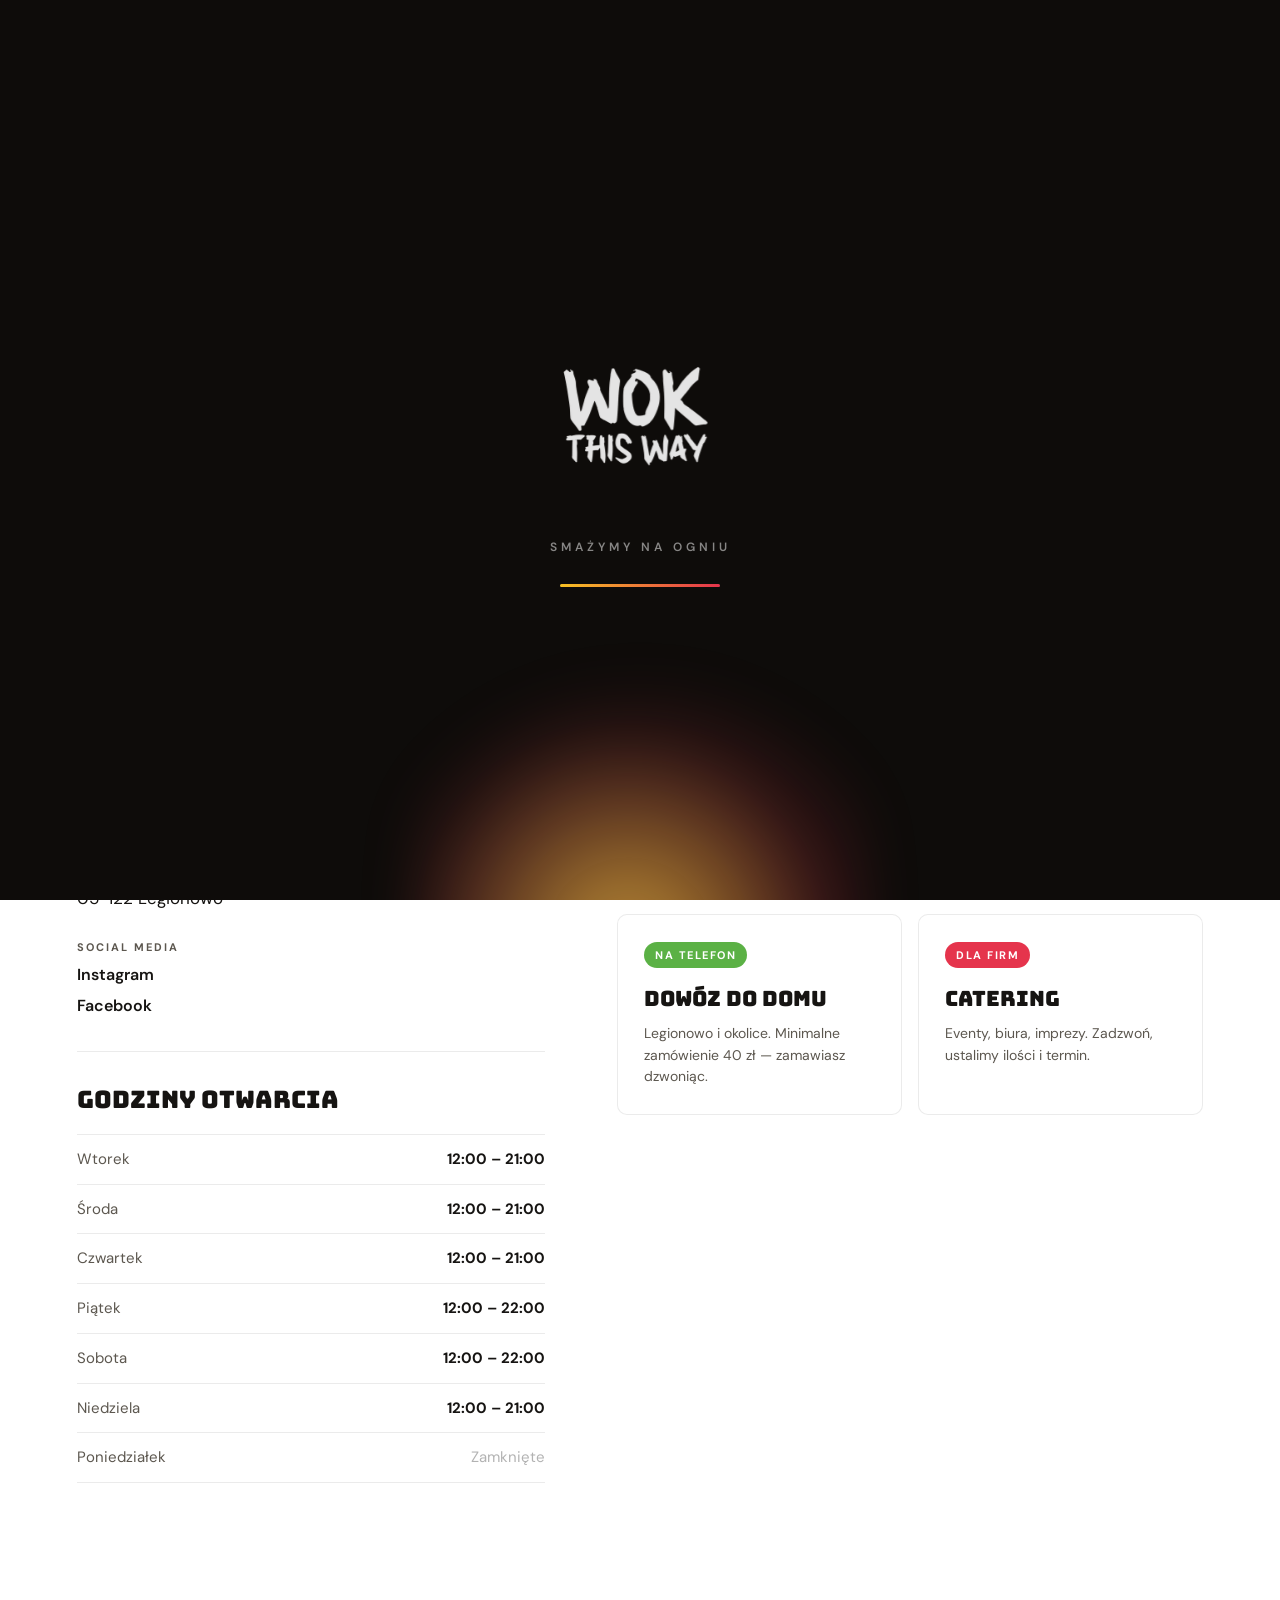
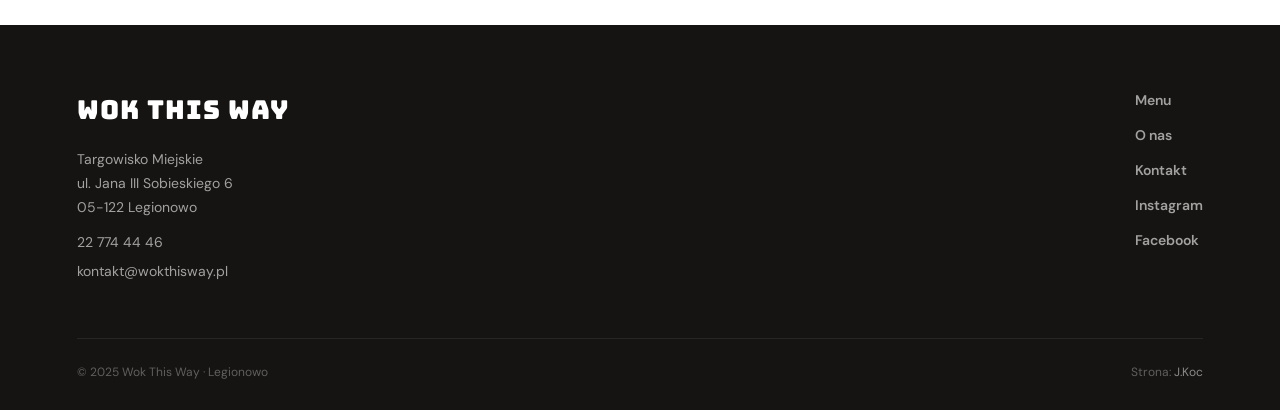
==== commit b69b92e5: "Nowa czcionka Bungee, nowe intro (poswiata+logo+wipe, bez woka), cache-busting, AI-check v2" ====
--- a/kontakt.html
+++ b/kontakt.html
@@ -8,17 +8,15 @@
   <link rel="preconnect" href="https://fonts.googleapis.com">
   <link rel="preconnect" href="https://fonts.gstatic.com" crossorigin>
   <link href="https://fonts.googleapis.com/css2?family=Anton&family=DM+Sans:ital,opsz,wght@0,9..40,400;0,9..40,500;0,9..40,600;0,9..40,700;1,9..40,400&display=swap" rel="stylesheet">
-  <link rel="stylesheet" href="style.css">
+  <link rel="stylesheet" href="style.css?v=5">
 </head>
 <body>
 
   <div class="intro" id="intro">
-    <div class="intro-stage">
-      <div class="fire"><span></span><span></span><span></span><span></span><span></span></div>
-      <div class="wok"></div>
-    </div>
+    <div class="glow"></div>
     <img class="intro-logo" src="img/logo-white.png" alt="Wok This Way">
     <span class="intro-tag">Smażymy na ogniu</span>
+    <div class="intro-bar"><i></i></div>
   </div>
   <script>if(sessionStorage.getItem('wtwIntro')){var _i=document.getElementById('intro');if(_i)_i.style.display='none';}else{sessionStorage.setItem('wtwIntro','1');}</script>
 
@@ -120,6 +118,6 @@
     </div>
   </footer>
 
-  <script src="script.js" defer></script>
+  <script src="script.js?v=5" defer></script>
 </body>
 </html>
--- a/style.css
+++ b/style.css
@@ -1,4 +1,4 @@
-@import url('https://fonts.googleapis.com/css2?family=Dela+Gothic+One&family=DM+Sans:ital,opsz,wght@0,9..40,400;0,9..40,500;0,9..40,600;0,9..40,700;1,9..40,400&display=swap');
+@import url('https://fonts.googleapis.com/css2?family=Bungee&family=DM+Sans:ital,opsz,wght@0,9..40,400;0,9..40,500;0,9..40,600;0,9..40,700;1,9..40,400&display=swap');
 
 *, *::before, *::after { box-sizing: border-box; margin: 0; padding: 0; }
 
@@ -28,105 +28,80 @@
 
 img { display: block; max-width: 100%; height: auto; }
 a { text-decoration: none; color: inherit; }
-
-.display { font-family: 'Dela Gothic One', sans-serif; font-weight: 400; letter-spacing: -0.5px; line-height: 0.92; }
-
-/* ===== INTRO (wok + ogien) ===== */
+h1, h2, h3, h4 { overflow-wrap: break-word; }
+
+.display { font-family: 'Bungee', sans-serif; font-weight: 400; letter-spacing: -0.5px; line-height: 0.92; }
+
+/* ===== INTRO ===== */
 .intro {
   position: fixed;
   inset: 0;
   z-index: 9999;
-  background: radial-gradient(circle at 50% 70%, #2a1a0e 0%, #120f0c 55%, #0a0807 100%);
+  background: #0e0c0a;
   display: flex;
   flex-direction: column;
   align-items: center;
   justify-content: center;
-  gap: 36px;
-  transition: opacity 0.7s ease, visibility 0.7s ease;
-}
-.intro.hide { opacity: 0; visibility: hidden; }
-
-.intro-stage { position: relative; width: 240px; height: 200px; }
-
-/* wok */
-.wok {
+  gap: 26px;
+  overflow: hidden;
+  transition: transform 0.85s cubic-bezier(0.76, 0, 0.24, 1), opacity 0.5s ease 0.45s, visibility 0.85s;
+}
+.intro.hide { transform: translateY(-100%); opacity: 0; visibility: hidden; }
+
+/* rozzarzona poswiata (heat haze) */
+.intro .glow {
   position: absolute;
-  bottom: 36px; left: 50%; margin-left: -90px;
-  width: 180px; height: 86px;
-  background: linear-gradient(180deg, #443b32 0%, #1a1511 55%, #0c0a08 100%);
-  border-radius: 14px 14px 96px 96px / 14px 14px 76px 76px;
-  box-shadow: inset 0 10px 16px rgba(255,200,120,0.12), 0 14px 34px rgba(0,0,0,0.6);
-  z-index: 3;
-}
-.wok::before {
+  bottom: -60px; left: 50%; transform: translateX(-50%);
+  width: 460px; height: 340px;
+  background: radial-gradient(circle at 50% 100%, rgba(247,140,40,0.5), rgba(229,52,76,0.2) 42%, transparent 70%);
+  filter: blur(26px);
+  animation: heat 1.5s ease-in-out infinite alternate;
+}
+.intro .glow::after {
   content: '';
   position: absolute;
-  top: -7px; left: 0; right: 0; height: 16px;
-  background: #0d0b09;
-  border-radius: 50%;
-  box-shadow: inset 0 3px 6px rgba(255,170,90,0.18);
-}
-/* raczka woka */
-.wok::after {
-  content: '';
-  position: absolute;
-  top: 16px; right: -54px;
-  width: 60px; height: 11px;
-  background: linear-gradient(90deg, #2a2521, #0d0b09);
-  border-radius: 6px;
-  transform: rotate(-6deg);
-}
-
-/* ogien */
-.fire { position: absolute; bottom: 58px; left: 50%; transform: translateX(-50%); width: 150px; height: 150px; z-index: 2; }
-.fire span {
-  position: absolute;
-  bottom: 0; left: 50%;
-  width: 50px; height: 96px; margin-left: -25px;
-  background: radial-gradient(circle at 50% 78%, #ffe96b 0%, #f7c123 28%, #e5344c 68%, transparent 80%);
-  border-radius: 50% 50% 36% 36%;
-  transform-origin: 50% 100%;
-  mix-blend-mode: screen;
-  filter: blur(2px);
-  animation: flame 0.5s ease-in-out infinite alternate;
-}
-.fire span:nth-child(1) { height: 110px; margin-left: -28px; width: 56px; animation-duration: 0.55s; }
-.fire span:nth-child(2) { left: 36%; height: 78px; width: 42px; animation-duration: 0.42s; animation-delay: 0.08s; }
-.fire span:nth-child(3) { left: 64%; height: 82px; width: 44px; animation-duration: 0.47s; animation-delay: 0.15s; }
-.fire span:nth-child(4) { height: 64px; width: 34px; opacity: 0.9; animation-duration: 0.38s; animation-delay: 0.05s; }
-.fire span:nth-child(5) { left: 50%; height: 50px; width: 26px; background: radial-gradient(circle at 50% 80%, #fff7cc, #ffe96b 40%, transparent 75%); animation-duration: 0.33s; }
-
-@keyframes flame {
-  0%   { transform: translateX(-50%) scaleY(1) scaleX(1) skewX(-2deg); }
-  50%  { transform: translateX(-50%) scaleY(1.18) scaleX(0.9) skewX(2deg); }
-  100% { transform: translateX(-50%) scaleY(1.32) scaleX(0.8) skewX(-2deg); opacity: 0.92; }
-}
-
-/* zar pod wokiem */
-.fire::after {
-  content: '';
-  position: absolute;
-  bottom: -6px; left: 50%; transform: translateX(-50%);
-  width: 150px; height: 40px;
-  background: radial-gradient(ellipse at center, rgba(247,140,40,0.55), transparent 70%);
-  filter: blur(6px);
+  inset: 0;
+  background: radial-gradient(circle at 46% 92%, rgba(255,214,84,0.45), transparent 52%);
+  animation: heat 0.8s ease-in-out infinite alternate-reverse;
+}
+@keyframes heat {
+  0%   { opacity: 0.55; transform: translateX(-50%) scaleY(1) scaleX(1); }
+  100% { opacity: 1;    transform: translateX(-52%) scaleY(1.16) scaleX(1.05); }
 }
 
 .intro-logo {
-  width: 168px; height: auto;
+  position: relative;
+  width: 200px; height: auto;
   opacity: 0;
-  transform: translateY(12px);
-  animation: introLogo 0.7s ease 0.35s forwards;
-}
-@keyframes introLogo { to { opacity: 1; transform: translateY(0); } }
+  transform: scale(0.86) translateY(10px);
+  animation: introLogo 0.85s cubic-bezier(0.2, 0.7, 0.2, 1) 0.2s forwards;
+}
+@keyframes introLogo { to { opacity: 1; transform: scale(1) translateY(0); } }
 
 .intro-tag {
+  position: relative;
   font-family: 'DM Sans', sans-serif;
-  font-size: 12px; font-weight: 600; letter-spacing: 3px; text-transform: uppercase;
-  color: rgba(255,255,255,0.45);
+  font-size: 12px; font-weight: 600; letter-spacing: 4px; text-transform: uppercase;
+  color: rgba(255,255,255,0.5);
   opacity: 0;
-  animation: introLogo 0.7s ease 0.6s forwards;
-}
+  animation: introFade 0.7s ease 0.55s forwards;
+}
+@keyframes introFade { to { opacity: 1; } }
+
+.intro-bar {
+  position: relative;
+  width: 160px; height: 3px;
+  background: rgba(255,255,255,0.12);
+  border-radius: 3px;
+  overflow: hidden;
+}
+.intro-bar i {
+  position: absolute; left: 0; top: 0; bottom: 0;
+  width: 0;
+  background: linear-gradient(90deg, #f7c123, #e5344c);
+  animation: introBar 1.8s cubic-bezier(0.5, 0, 0.1, 1) 0.25s forwards;
+}
+@keyframes introBar { to { width: 100%; } }
 
 @media (prefers-reduced-motion: reduce) {
   .intro { display: none; }
@@ -146,7 +121,7 @@
 }
 
 .nav-logo {
-  font-family: 'Dela Gothic One', sans-serif; font-weight: 400;
+  font-family: 'Bungee', sans-serif; font-weight: 400;
   font-size: 22px;
   color: #fff;
   letter-spacing: 1px;
@@ -297,7 +272,7 @@
 }
 
 .hero-content h1 {
-  font-family: 'Dela Gothic One', sans-serif; font-weight: 400;
+  font-family: 'Bungee', sans-serif; font-weight: 400;
   font-size: clamp(56px, 8vw, 110px);
   line-height: 0.9;
   color: #fff;
@@ -336,7 +311,7 @@
   padding: 12px 18px;
   box-shadow: 0 8px 24px rgba(0,0,0,0.25);
 }
-.hero-price-tag b { font-family: 'Dela Gothic One', sans-serif; font-weight: 400; font-size: 20px; display: block; }
+.hero-price-tag b { font-family: 'Bungee', sans-serif; font-weight: 400; font-size: 20px; display: block; }
 .hero-price-tag span { font-size: 13px; color: var(--ink-soft); }
 
 /* ===== SECTION ===== */
@@ -349,7 +324,7 @@
   font-size: 12px; font-weight: 700; letter-spacing: 2px; text-transform: uppercase;
   color: var(--red); display: block; margin-bottom: 12px;
 }
-.section-head h2 { font-family: 'Dela Gothic One', sans-serif; font-weight: 400; font-size: clamp(38px, 5.5vw, 72px); text-transform: uppercase; line-height: 0.95; }
+.section-head h2 { font-family: 'Bungee', sans-serif; font-weight: 400; font-size: clamp(38px, 5.5vw, 72px); text-transform: uppercase; line-height: 0.95; }
 .section-dark .section-head .eyebrow { color: var(--yellow); }
 
 .link-arrow { font-weight: 700; font-size: 14px; color: var(--red); white-space: nowrap; transition: gap var(--ease); display: inline-flex; gap: 6px; }
@@ -384,8 +359,8 @@
 
 .dish-info { padding: 22px 22px 24px; }
 .dish-top { display: flex; justify-content: space-between; align-items: baseline; gap: 10px; margin-bottom: 8px; }
-.dish-top h3 { font-family: 'Dela Gothic One', sans-serif; font-weight: 400; font-size: 24px; text-transform: uppercase; line-height: 1; }
-.dish-price { font-family: 'Dela Gothic One', sans-serif; font-weight: 400; font-size: 22px; color: var(--red); white-space: nowrap; }
+.dish-top h3 { font-family: 'Bungee', sans-serif; font-weight: 400; font-size: 24px; text-transform: uppercase; line-height: 1; }
+.dish-price { font-family: 'Bungee', sans-serif; font-weight: 400; font-size: 22px; color: var(--red); white-space: nowrap; }
 .dish-info p { font-size: 14px; color: var(--ink-soft); line-height: 1.55; }
 
 /* ===== STRIP (color band) ===== */
@@ -399,12 +374,12 @@
   flex-wrap: wrap;
   text-align: center;
 }
-.strip span { font-family: 'Dela Gothic One', sans-serif; font-weight: 400; font-size: clamp(18px, 2.6vw, 30px); text-transform: uppercase; color: var(--ink); }
+.strip span { font-family: 'Bungee', sans-serif; font-weight: 400; font-size: clamp(18px, 2.6vw, 30px); text-transform: uppercase; color: var(--ink); }
 .strip .sep { color: rgba(0,0,0,0.3); }
 
 /* ===== LOCATION ===== */
 .location-content { display: grid; grid-template-columns: 1fr 1.15fr; gap: 64px; align-items: start; }
-.location-text h2 { font-family: 'Dela Gothic One', sans-serif; font-weight: 400; font-size: clamp(34px, 5vw, 60px); text-transform: uppercase; line-height: 0.95; margin-bottom: 20px; }
+.location-text h2 { font-family: 'Bungee', sans-serif; font-weight: 400; font-size: clamp(34px, 5vw, 60px); text-transform: uppercase; line-height: 0.95; margin-bottom: 20px; }
 .location-address { font-size: 18px; color: rgba(255,255,255,0.6); margin-bottom: 32px; }
 .hours-grid { border-top: 1px solid rgba(255,255,255,0.12); margin-bottom: 32px; }
 .hours-row { display: flex; justify-content: space-between; padding: 12px 0; border-bottom: 1px solid rgba(255,255,255,0.1); font-size: 15px; }
@@ -439,7 +414,7 @@
   background: radial-gradient(circle at 50% 42%, rgba(229,52,76,0.10), transparent 55%);
 }
 .map-card .pin { font-size: 46px; margin-bottom: 14px; position: relative; }
-.map-card h4 { font-family: 'Dela Gothic One', sans-serif; font-weight: 400; font-size: 24px; text-transform: uppercase; color: var(--ink); margin-bottom: 6px; position: relative; }
+.map-card h4 { font-family: 'Bungee', sans-serif; font-weight: 400; font-size: 24px; text-transform: uppercase; color: var(--ink); margin-bottom: 6px; position: relative; }
 .map-card p { color: var(--ink-soft); font-size: 15px; margin-bottom: 22px; position: relative; line-height: 1.5; }
 .map-card .btn-primary { position: relative; }
 
@@ -452,14 +427,14 @@
 .delivery-card .ico { width: 52px; height: 52px; border-radius: 12px; display: flex; align-items: center; justify-content: center; font-size: 26px; margin-bottom: 20px; }
 .delivery-card.a .ico { background: var(--green); }
 .delivery-card.b .ico { background: var(--yellow); }
-.delivery-card h3 { font-family: 'Dela Gothic One', sans-serif; font-weight: 400; font-size: 26px; text-transform: uppercase; margin-bottom: 10px; }
+.delivery-card h3 { font-family: 'Bungee', sans-serif; font-weight: 400; font-size: 26px; text-transform: uppercase; margin-bottom: 10px; }
 .delivery-card p { color: var(--ink-soft); font-size: 15px; margin-bottom: 20px; }
-.delivery-card .big { font-family: 'Dela Gothic One', sans-serif; font-weight: 400; font-size: 40px; color: var(--red); line-height: 1; margin-bottom: 6px; }
+.delivery-card .big { font-family: 'Bungee', sans-serif; font-weight: 400; font-size: 40px; color: var(--red); line-height: 1; margin-bottom: 6px; }
 
 /* ===== FOOTER ===== */
 footer { background: var(--ink); color: rgba(255,255,255,0.6); padding: 64px 6% 28px; }
 .footer-inner { display: flex; justify-content: space-between; gap: 48px; margin-bottom: 48px; flex-wrap: wrap; }
-.footer-logo { font-family: 'Dela Gothic One', sans-serif; font-weight: 400; font-size: 26px; color: #fff; letter-spacing: 1px; display: block; margin-bottom: 16px; text-transform: uppercase; }
+.footer-logo { font-family: 'Bungee', sans-serif; font-weight: 400; font-size: 26px; color: #fff; letter-spacing: 1px; display: block; margin-bottom: 16px; text-transform: uppercase; }
 .footer-logo .dot { color: var(--yellow); }
 .footer-brand p { font-size: 14px; line-height: 1.7; margin-bottom: 12px; }
 .footer-brand a { display: block; font-size: 14px; margin-bottom: 6px; transition: color var(--ease); }
@@ -475,26 +450,26 @@
 .page-hero { background: var(--ink); padding: 64px 6% 60px; position: relative; overflow: hidden; }
 .page-hero::after { content: ''; position: absolute; right: -80px; top: -80px; width: 320px; height: 320px; background: radial-gradient(circle, rgba(247,193,35,0.12), transparent 70%); }
 .page-hero .eyebrow { font-size: 12px; font-weight: 700; letter-spacing: 2px; text-transform: uppercase; color: var(--yellow); display: block; margin-bottom: 14px; }
-.page-hero h1 { font-family: 'Dela Gothic One', sans-serif; font-weight: 400; font-size: clamp(48px, 8vw, 96px); color: #fff; text-transform: uppercase; line-height: 0.9; }
+.page-hero h1 { font-family: 'Bungee', sans-serif; font-weight: 400; font-size: clamp(48px, 8vw, 96px); color: #fff; text-transform: uppercase; line-height: 0.9; }
 .page-hero p { color: rgba(255,255,255,0.6); font-size: 17px; margin-top: 16px; max-width: 500px; }
 
 /* ===== MENU PAGE ===== */
 .menu-section { padding: 76px 6%; }
 .menu-section:nth-child(even) { background: var(--bg-soft); }
 .menu-head { display: flex; align-items: center; gap: 16px; margin-bottom: 40px; flex-wrap: wrap; }
-.menu-label { font-family: 'Dela Gothic One', sans-serif; font-weight: 400; font-size: 13px; letter-spacing: 2px; text-transform: uppercase; color: #fff; padding: 8px 16px; border-radius: 6px; }
+.menu-label { font-family: 'Bungee', sans-serif; font-weight: 400; font-size: 13px; letter-spacing: 2px; text-transform: uppercase; color: #fff; padding: 8px 16px; border-radius: 6px; }
 .menu-label.red { background: var(--red); }
 .menu-label.green { background: var(--green); }
 .menu-label.yellow { background: var(--yellow); color: var(--ink); }
 .menu-label.dark { background: var(--ink); }
-.menu-head h2 { font-family: 'Dela Gothic One', sans-serif; font-weight: 400; font-size: clamp(30px, 4.5vw, 50px); text-transform: uppercase; line-height: 0.95; }
+.menu-head h2 { font-family: 'Bungee', sans-serif; font-weight: 400; font-size: clamp(30px, 4.5vw, 50px); text-transform: uppercase; line-height: 0.95; }
 
 .menu-items { display: grid; grid-template-columns: 1fr 1fr; gap: 22px; }
 .menu-item { background: var(--bg); border: 1px solid var(--line); border-radius: var(--radius); padding: 26px; transition: transform var(--ease), border-color var(--ease); }
 .menu-item:hover { transform: translateY(-3px); border-color: rgba(0,0,0,0.18); }
 .menu-item-top { display: flex; justify-content: space-between; align-items: baseline; gap: 12px; margin-bottom: 12px; }
-.menu-item-top h3 { font-family: 'Dela Gothic One', sans-serif; font-weight: 400; font-size: 24px; text-transform: uppercase; line-height: 1; }
-.menu-item-price { font-family: 'Dela Gothic One', sans-serif; font-weight: 400; font-size: 24px; color: var(--red); white-space: nowrap; }
+.menu-item-top h3 { font-family: 'Bungee', sans-serif; font-weight: 400; font-size: 24px; text-transform: uppercase; line-height: 1; }
+.menu-item-price { font-family: 'Bungee', sans-serif; font-weight: 400; font-size: 24px; color: var(--red); white-space: nowrap; }
 .menu-item-ing { font-size: 14px; color: var(--ink-soft); line-height: 1.6; }
 .menu-item-meta { margin-top: 14px; display: flex; gap: 10px; align-items: center; flex-wrap: wrap; }
 .spice { font-size: 13px; font-weight: 700; color: var(--red); }
@@ -502,7 +477,7 @@
 
 .drinks-grid { display: grid; grid-template-columns: repeat(3, 1fr); gap: 22px; }
 .drinks-cat { background: var(--bg); border: 1px solid var(--line); border-radius: var(--radius); padding: 26px; }
-.drinks-cat h3 { font-family: 'Dela Gothic One', sans-serif; font-weight: 400; font-size: 16px; letter-spacing: 1px; text-transform: uppercase; margin-bottom: 16px; padding-bottom: 12px; border-bottom: 2px solid var(--bg-soft); }
+.drinks-cat h3 { font-family: 'Bungee', sans-serif; font-weight: 400; font-size: 16px; letter-spacing: 1px; text-transform: uppercase; margin-bottom: 16px; padding-bottom: 12px; border-bottom: 2px solid var(--bg-soft); }
 .drink-row { display: flex; justify-content: space-between; font-size: 14px; padding: 8px 0; border-bottom: 1px solid var(--line); }
 .drink-row:last-child { border-bottom: none; }
 .drink-price { font-weight: 700; color: var(--red); }
@@ -511,11 +486,11 @@
 .menu-full-img img { width: 100%; display: block; }
 
 .sauces { display: flex; gap: 14px; flex-wrap: wrap; }
-.sauce { background: var(--ink); color: #fff; font-family: 'Dela Gothic One', sans-serif; font-weight: 400; font-size: 16px; letter-spacing: 1px; text-transform: uppercase; padding: 12px 22px; border-radius: 40px; }
+.sauce { background: var(--ink); color: #fff; font-family: 'Bungee', sans-serif; font-weight: 400; font-size: 16px; letter-spacing: 1px; text-transform: uppercase; padding: 12px 22px; border-radius: 40px; }
 
 /* ===== O NAS ===== */
 .about-main { padding: 110px 6%; display: grid; grid-template-columns: 1.05fr 1fr; gap: 72px; align-items: center; }
-.about-text h2 { font-family: 'Dela Gothic One', sans-serif; font-weight: 400; font-size: clamp(34px, 5vw, 60px); text-transform: uppercase; line-height: 0.92; margin-bottom: 26px; }
+.about-text h2 { font-family: 'Bungee', sans-serif; font-weight: 400; font-size: clamp(34px, 5vw, 60px); text-transform: uppercase; line-height: 0.92; margin-bottom: 26px; }
 .about-text p { color: var(--ink-soft); font-size: 16px; line-height: 1.8; margin-bottom: 16px; }
 .about-text p strong { color: var(--ink); font-weight: 700; }
 .about-img { aspect-ratio: 3/4; background: #221d18; border-radius: var(--radius); overflow: hidden; position: relative; }
@@ -526,25 +501,25 @@
 .about-facts-inner { display: grid; grid-template-columns: repeat(3, 1fr); }
 .fact { padding: 60px 32px; border-right: 1px solid rgba(255,255,255,0.08); }
 .fact:last-child { border-right: none; }
-.fact .num { font-family: 'Dela Gothic One', sans-serif; font-weight: 400; font-size: 64px; color: var(--yellow); line-height: 1; display: block; margin-bottom: 12px; }
+.fact .num { font-family: 'Bungee', sans-serif; font-weight: 400; font-size: 64px; color: var(--yellow); line-height: 1; display: block; margin-bottom: 12px; }
 .fact .num small { font-size: 28px; }
 .fact .lbl { font-size: 14px; color: rgba(255,255,255,0.55); line-height: 1.55; }
 
 .about-story { padding: 110px 6%; max-width: 760px; }
-.about-story h2 { font-family: 'Dela Gothic One', sans-serif; font-weight: 400; font-size: clamp(30px, 4.5vw, 50px); text-transform: uppercase; margin-bottom: 24px; }
+.about-story h2 { font-family: 'Bungee', sans-serif; font-weight: 400; font-size: clamp(30px, 4.5vw, 50px); text-transform: uppercase; margin-bottom: 24px; }
 .about-story p { font-size: 16px; line-height: 1.8; color: var(--ink-soft); margin-bottom: 16px; }
 
 /* ===== KONTAKT ===== */
 .contact { padding: 110px 6%; display: grid; grid-template-columns: 1fr 1.25fr; gap: 72px; align-items: start; }
-.contact-info h2 { font-family: 'Dela Gothic One', sans-serif; font-weight: 400; font-size: clamp(34px, 5vw, 58px); text-transform: uppercase; line-height: 0.92; margin-bottom: 36px; }
+.contact-info h2 { font-family: 'Bungee', sans-serif; font-weight: 400; font-size: clamp(34px, 5vw, 58px); text-transform: uppercase; line-height: 0.92; margin-bottom: 36px; }
 .c-block { margin-bottom: 26px; }
 .c-label { font-size: 11px; font-weight: 700; letter-spacing: 2px; text-transform: uppercase; color: var(--ink-soft); margin-bottom: 6px; display: block; }
-.c-block a { font-family: 'Dela Gothic One', sans-serif; font-weight: 400; font-size: 26px; color: var(--ink); transition: color var(--ease); display: block; }
+.c-block a { font-family: 'Bungee', sans-serif; font-weight: 400; font-size: 26px; color: var(--ink); transition: color var(--ease); display: block; }
 .c-block a:hover { color: var(--red); }
 .c-block a.sm { font-family: 'DM Sans'; font-size: 16px; font-weight: 600; }
 .c-block p { font-size: 17px; line-height: 1.6; }
 .contact-hours { margin-top: 32px; padding-top: 28px; border-top: 1px solid var(--line); }
-.contact-hours h3 { font-family: 'Dela Gothic One', sans-serif; font-weight: 400; font-size: 24px; text-transform: uppercase; margin-bottom: 14px; }
+.contact-hours h3 { font-family: 'Bungee', sans-serif; font-weight: 400; font-size: 24px; text-transform: uppercase; margin-bottom: 14px; }
 .contact-hours .hours-grid { border-top: 1px solid var(--line); }
 .contact-hours .hours-row { border-bottom: 1px solid var(--line); }
 .contact-hours .hours-row span:first-child { color: var(--ink-soft); }
@@ -556,7 +531,7 @@
 .cc-tag { display: inline-block; font-size: 11px; font-weight: 700; letter-spacing: 1.5px; text-transform: uppercase; padding: 4px 11px; border-radius: 40px; margin-bottom: 14px; color: #fff; }
 .cc-tag.green { background: var(--green); }
 .cc-tag.red { background: var(--red); }
-.cc h4 { font-family: 'Dela Gothic One', sans-serif; font-weight: 400; font-size: 21px; text-transform: uppercase; margin-bottom: 6px; color: var(--ink); }
+.cc h4 { font-family: 'Bungee', sans-serif; font-weight: 400; font-size: 21px; text-transform: uppercase; margin-bottom: 6px; color: var(--ink); }
 .cc p { font-size: 14px; color: var(--ink-soft); line-height: 1.55; }
 
 /* ===== REVEAL ===== */
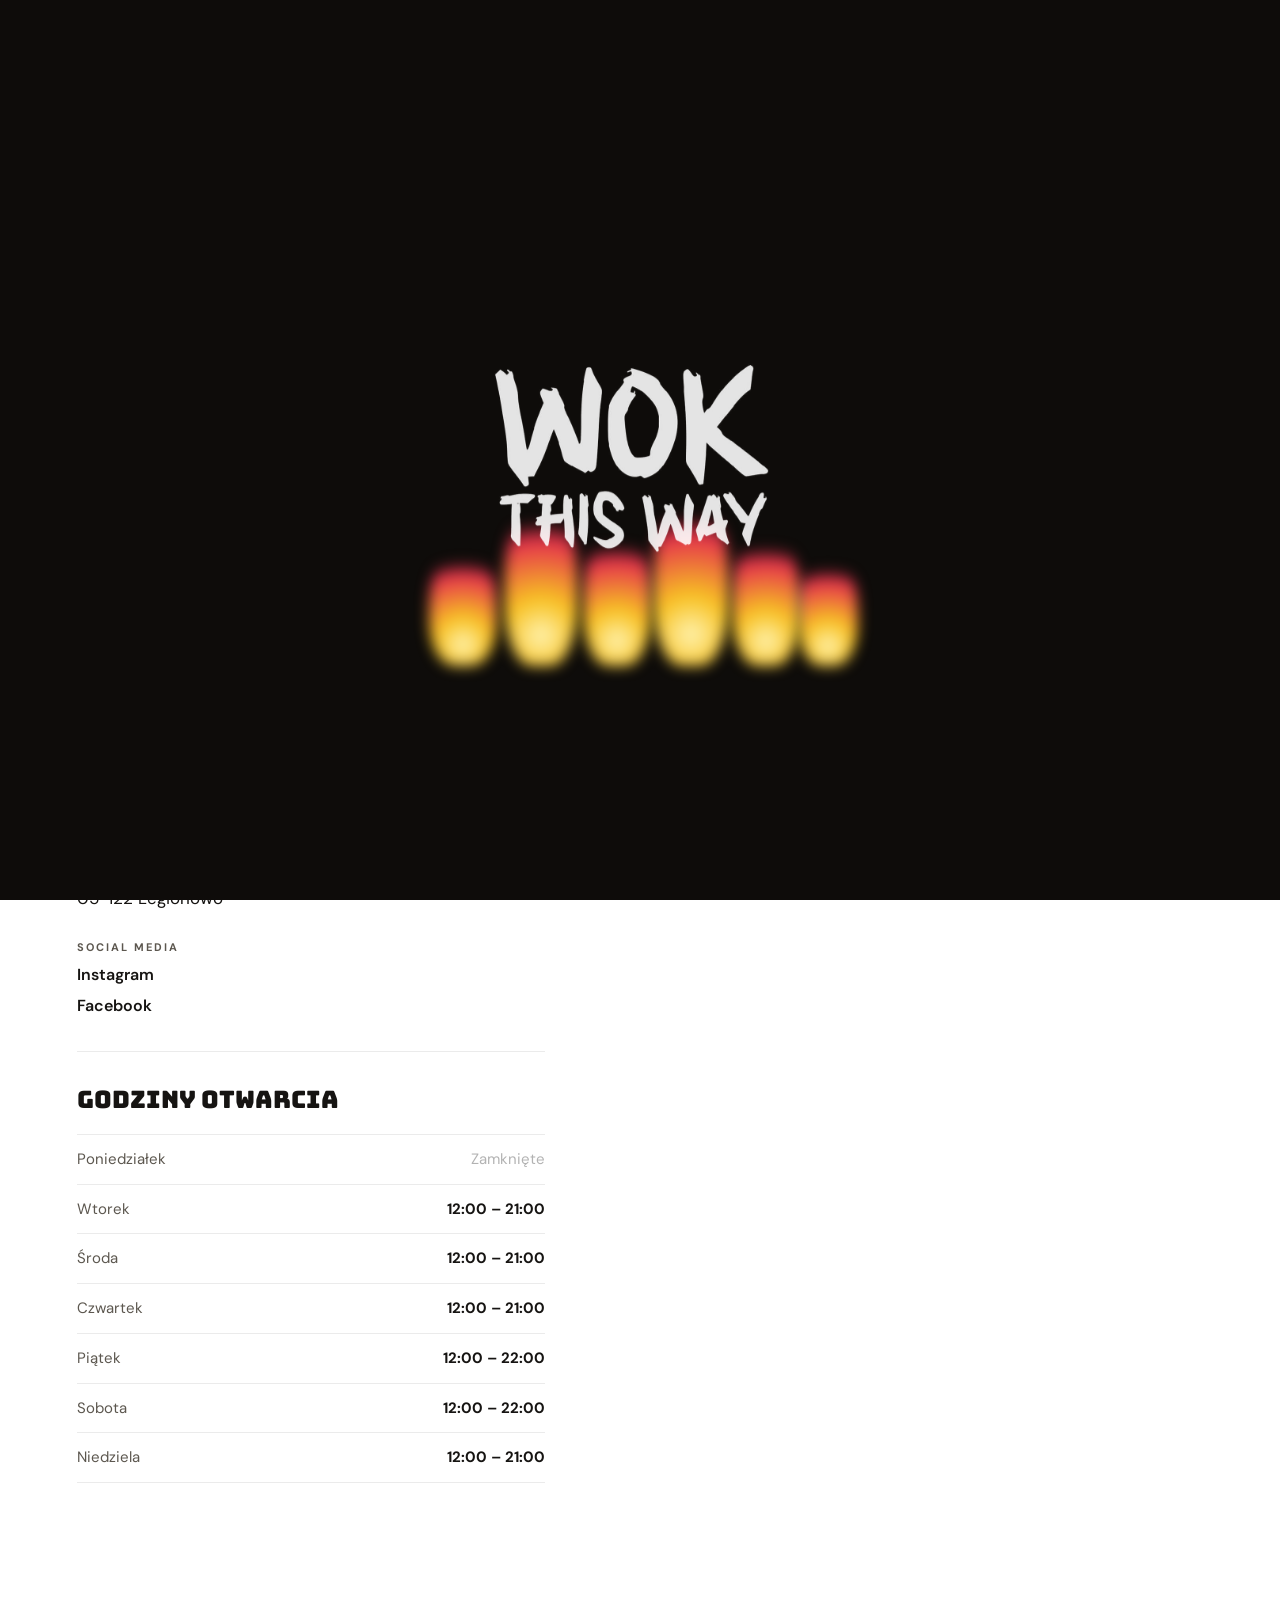
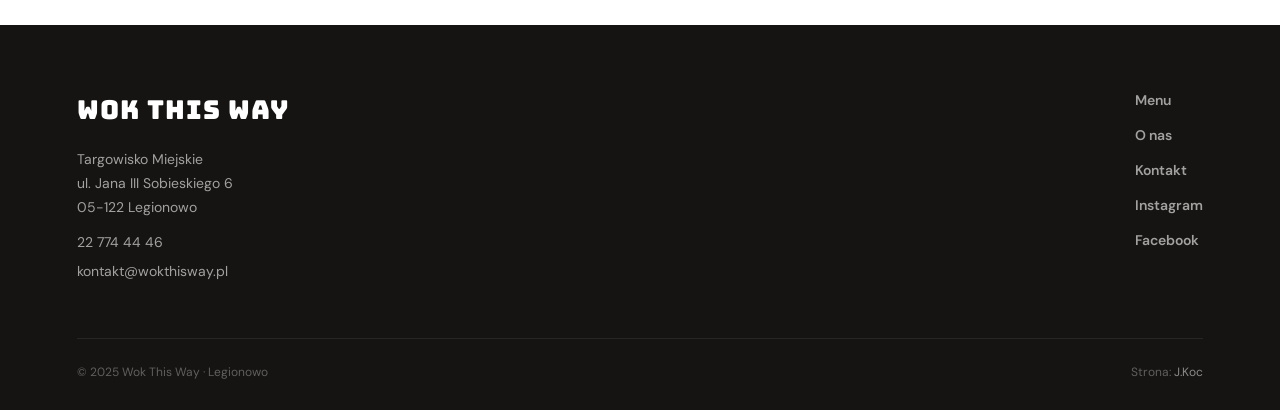
==== commit aa3f22e1: "Plonace logo zamiast paska, przywrocona mapa Google, sosy w przystawkach, usun zdjecie w o-nas, poni" ====
--- a/kontakt.html
+++ b/kontakt.html
@@ -8,15 +8,15 @@
   <link rel="preconnect" href="https://fonts.googleapis.com">
   <link rel="preconnect" href="https://fonts.gstatic.com" crossorigin>
   <link href="https://fonts.googleapis.com/css2?family=Anton&family=DM+Sans:ital,opsz,wght@0,9..40,400;0,9..40,500;0,9..40,600;0,9..40,700;1,9..40,400&display=swap" rel="stylesheet">
-  <link rel="stylesheet" href="style.css?v=5">
+  <link rel="stylesheet" href="style.css?v=6">
 </head>
 <body>
 
   <div class="intro" id="intro">
-    <div class="glow"></div>
-    <img class="intro-logo" src="img/logo-white.png" alt="Wok This Way">
-    <span class="intro-tag">Smażymy na ogniu</span>
-    <div class="intro-bar"><i></i></div>
+    <div class="burn">
+      <div class="flames"><span></span><span></span><span></span><span></span><span></span><span></span></div>
+      <img class="burn-logo" src="img/logo-white.png" alt="Wok This Way">
+    </div>
   </div>
   <script>if(sessionStorage.getItem('wtwIntro')){var _i=document.getElementById('intro');if(_i)_i.style.display='none';}else{sessionStorage.setItem('wtwIntro','1');}</script>
 
@@ -63,24 +63,19 @@
       <div class="contact-hours">
         <h3>Godziny otwarcia</h3>
         <div class="hours-grid">
+          <div class="hours-row closed"><span>Poniedziałek</span><span>Zamknięte</span></div>
           <div class="hours-row"><span>Wtorek</span><span>12:00 – 21:00</span></div>
           <div class="hours-row"><span>Środa</span><span>12:00 – 21:00</span></div>
           <div class="hours-row"><span>Czwartek</span><span>12:00 – 21:00</span></div>
           <div class="hours-row"><span>Piątek</span><span>12:00 – 22:00</span></div>
           <div class="hours-row"><span>Sobota</span><span>12:00 – 22:00</span></div>
           <div class="hours-row"><span>Niedziela</span><span>12:00 – 21:00</span></div>
-          <div class="hours-row closed"><span>Poniedziałek</span><span>Zamknięte</span></div>
         </div>
       </div>
     </div>
 
     <div class="contact-map-col">
-      <div class="map-card" style="margin-bottom:20px;">
-        <span class="pin">📍</span>
-        <h4>Targowisko Miejskie</h4>
-        <p>ul. Jana III Sobieskiego 6<br>05-122 Legionowo</p>
-        <a href="https://www.google.com/maps/dir/?api=1&destination=Jana+III+Sobieskiego+6,+Legionowo" target="_blank" rel="noopener" class="btn-primary">Wyznacz trasę →</a>
-      </div>
+      <iframe class="contact-map" src="https://www.google.com/maps?q=Targowisko%20Miejskie%2C%20Jana%20III%20Sobieskiego%206%2C%20Legionowo&output=embed&z=16" allowfullscreen="" loading="lazy" referrerpolicy="no-referrer-when-downgrade" title="Mapa dojazdu do Wok This Way Legionowo"></iframe>
       <div class="contact-cards">
         <div class="cc">
           <span class="cc-tag green">Na telefon</span>
@@ -118,6 +113,6 @@
     </div>
   </footer>
 
-  <script src="script.js?v=5" defer></script>
+  <script src="script.js?v=6" defer></script>
 </body>
 </html>
--- a/style.css
+++ b/style.css
@@ -32,76 +32,67 @@
 
 .display { font-family: 'Bungee', sans-serif; font-weight: 400; letter-spacing: -0.5px; line-height: 0.92; }
 
-/* ===== INTRO ===== */
+/* ===== INTRO (plonace logo) ===== */
 .intro {
   position: fixed;
   inset: 0;
   z-index: 9999;
   background: #0e0c0a;
   display: flex;
-  flex-direction: column;
   align-items: center;
   justify-content: center;
-  gap: 26px;
   overflow: hidden;
   transition: transform 0.85s cubic-bezier(0.76, 0, 0.24, 1), opacity 0.5s ease 0.45s, visibility 0.85s;
 }
 .intro.hide { transform: translateY(-100%); opacity: 0; visibility: hidden; }
 
-/* rozzarzona poswiata (heat haze) */
-.intro .glow {
+.burn { position: relative; display: flex; align-items: center; justify-content: center; }
+
+.burn-logo {
+  position: relative;
+  z-index: 2;
+  width: min(72vw, 380px);
+  height: auto;
+  opacity: 0;
+  transform: scale(0.9);
+  animation: burnIn 0.6s ease 0.1s forwards, burnFlicker 0.13s ease-in-out 0.7s infinite alternate;
+}
+@keyframes burnIn { to { opacity: 1; transform: scale(1); } }
+@keyframes burnFlicker {
+  from { filter: drop-shadow(0 0 10px rgba(247,140,40,0.4)) drop-shadow(0 0 3px rgba(255,210,90,0.5)); }
+  to   { filter: drop-shadow(0 0 28px rgba(255,150,40,0.85)) drop-shadow(0 0 9px rgba(255,225,120,0.7)); }
+}
+
+.flames {
   position: absolute;
-  bottom: -60px; left: 50%; transform: translateX(-50%);
-  width: 460px; height: 340px;
-  background: radial-gradient(circle at 50% 100%, rgba(247,140,40,0.5), rgba(229,52,76,0.2) 42%, transparent 70%);
-  filter: blur(26px);
-  animation: heat 1.5s ease-in-out infinite alternate;
-}
-.intro .glow::after {
-  content: '';
+  left: 50%; bottom: -28px;
+  transform: translateX(-50%);
+  width: min(82vw, 440px);
+  height: 210px;
+  z-index: 1;
+  pointer-events: none;
+}
+.flames span {
   position: absolute;
-  inset: 0;
-  background: radial-gradient(circle at 46% 92%, rgba(255,214,84,0.45), transparent 52%);
-  animation: heat 0.8s ease-in-out infinite alternate-reverse;
-}
-@keyframes heat {
-  0%   { opacity: 0.55; transform: translateX(-50%) scaleY(1) scaleX(1); }
-  100% { opacity: 1;    transform: translateX(-52%) scaleY(1.16) scaleX(1.05); }
-}
-
-.intro-logo {
-  position: relative;
-  width: 200px; height: auto;
-  opacity: 0;
-  transform: scale(0.86) translateY(10px);
-  animation: introLogo 0.85s cubic-bezier(0.2, 0.7, 0.2, 1) 0.2s forwards;
-}
-@keyframes introLogo { to { opacity: 1; transform: scale(1) translateY(0); } }
-
-.intro-tag {
-  position: relative;
-  font-family: 'DM Sans', sans-serif;
-  font-size: 12px; font-weight: 600; letter-spacing: 4px; text-transform: uppercase;
-  color: rgba(255,255,255,0.5);
-  opacity: 0;
-  animation: introFade 0.7s ease 0.55s forwards;
-}
-@keyframes introFade { to { opacity: 1; } }
-
-.intro-bar {
-  position: relative;
-  width: 160px; height: 3px;
-  background: rgba(255,255,255,0.12);
-  border-radius: 3px;
-  overflow: hidden;
-}
-.intro-bar i {
-  position: absolute; left: 0; top: 0; bottom: 0;
-  width: 0;
-  background: linear-gradient(90deg, #f7c123, #e5344c);
-  animation: introBar 1.8s cubic-bezier(0.5, 0, 0.1, 1) 0.25s forwards;
-}
-@keyframes introBar { to { width: 100%; } }
+  bottom: 0;
+  width: 68px; height: 150px;
+  background: radial-gradient(circle at 50% 82%, #fff3b0 0%, #f7c123 26%, #e5344c 66%, transparent 80%);
+  border-radius: 50% 50% 38% 38%;
+  transform-origin: 50% 100%;
+  mix-blend-mode: screen;
+  filter: blur(7px);
+  animation: flameUp 0.5s ease-in-out infinite alternate;
+}
+.flames span:nth-child(1) { left: 2%;  height: 120px; animation-duration: 0.46s; }
+.flames span:nth-child(2) { left: 19%; height: 168px; width: 74px; animation-duration: 0.54s; animation-delay: 0.08s; }
+.flames span:nth-child(3) { left: 37%; height: 140px; animation-duration: 0.42s; animation-delay: 0.15s; }
+.flames span:nth-child(4) { left: 53%; height: 175px; width: 76px; animation-duration: 0.5s;  animation-delay: 0.05s; }
+.flames span:nth-child(5) { left: 71%; height: 138px; animation-duration: 0.44s; animation-delay: 0.12s; }
+.flames span:nth-child(6) { left: 86%; height: 112px; width: 60px; animation-duration: 0.4s; }
+@keyframes flameUp {
+  0%   { transform: scaleY(1) scaleX(1) skewX(-2deg); opacity: 0.95; }
+  100% { transform: scaleY(1.42) scaleX(0.76) skewX(3deg); opacity: 0.58; }
+}
 
 @media (prefers-reduced-motion: reduce) {
   .intro { display: none; }
@@ -486,6 +477,27 @@
 .menu-full-img img { width: 100%; display: block; }
 
 .sauces { display: flex; gap: 14px; flex-wrap: wrap; }
+
+.sauce-callout {
+  margin-top: 26px;
+  background: #fdf3da;
+  border: 1px solid #f0d98a;
+  border-left: 5px solid var(--yellow);
+  border-radius: var(--radius);
+  padding: 20px 24px;
+  display: flex;
+  align-items: center;
+  gap: 14px;
+  flex-wrap: wrap;
+}
+.sauce-callout .sc-label {
+  font-family: 'Bungee', sans-serif;
+  text-transform: uppercase;
+  font-size: 14px;
+  letter-spacing: 0.5px;
+  color: var(--ink);
+}
+.sauce-callout .sc-note { font-size: 13px; color: var(--ink-soft); }
 .sauce { background: var(--ink); color: #fff; font-family: 'Bungee', sans-serif; font-weight: 400; font-size: 16px; letter-spacing: 1px; text-transform: uppercase; padding: 12px 22px; border-radius: 40px; }
 
 /* ===== O NAS ===== */
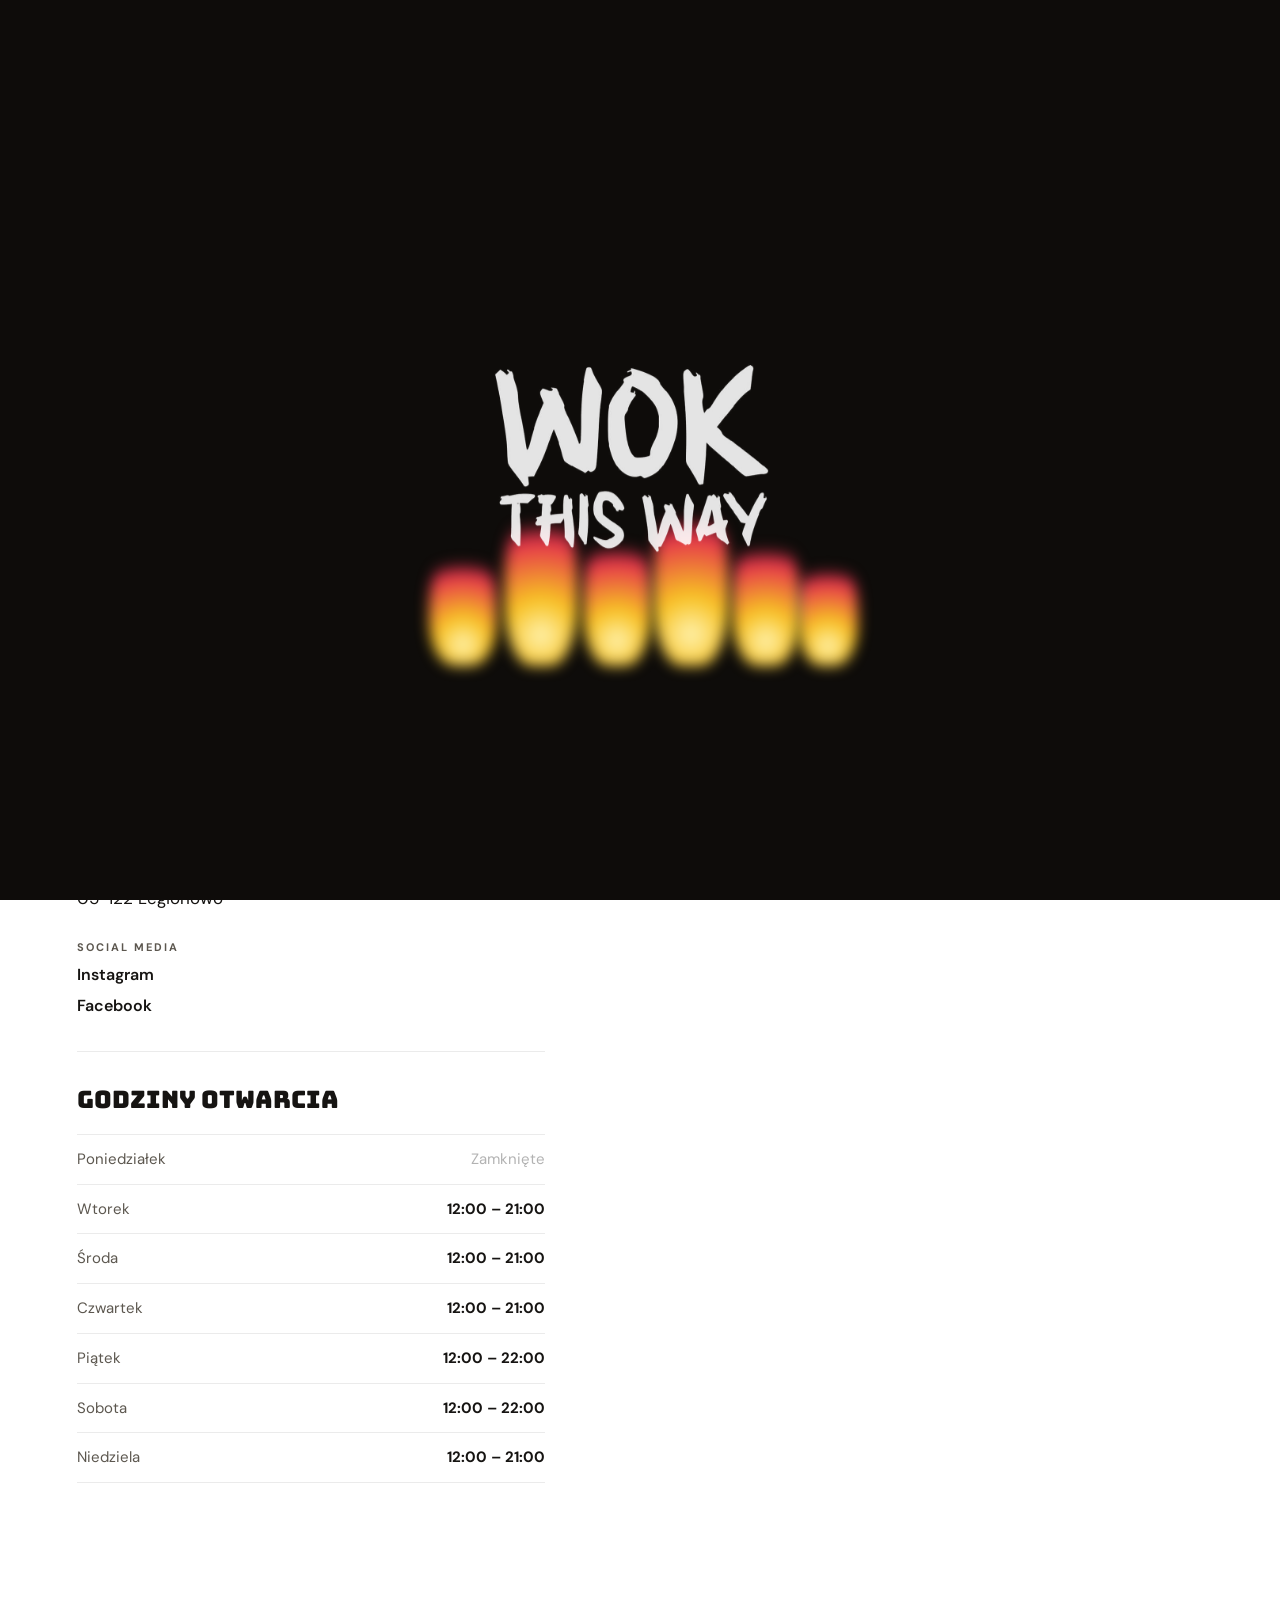
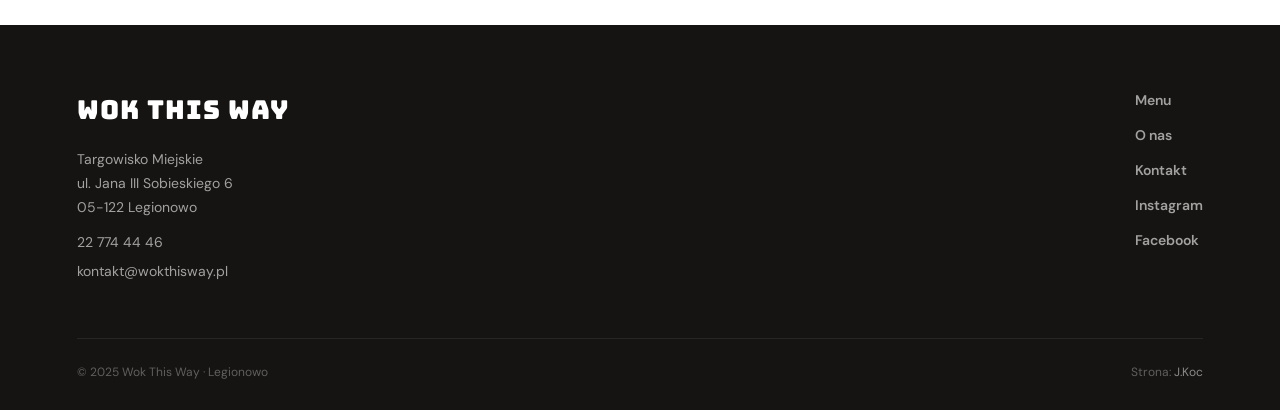
==== commit 2063a5c9: "Intro: wyrazna sekwencja - logo pojawia sie nagle, ogien sie rozpala, potem strona; cache v7" ====
--- a/kontakt.html
+++ b/kontakt.html
@@ -8,7 +8,7 @@
   <link rel="preconnect" href="https://fonts.googleapis.com">
   <link rel="preconnect" href="https://fonts.gstatic.com" crossorigin>
   <link href="https://fonts.googleapis.com/css2?family=Anton&family=DM+Sans:ital,opsz,wght@0,9..40,400;0,9..40,500;0,9..40,600;0,9..40,700;1,9..40,400&display=swap" rel="stylesheet">
-  <link rel="stylesheet" href="style.css?v=6">
+  <link rel="stylesheet" href="style.css?v=7">
 </head>
 <body>
 
--- a/style.css
+++ b/style.css
@@ -54,10 +54,14 @@
   width: min(72vw, 380px);
   height: auto;
   opacity: 0;
-  transform: scale(0.9);
-  animation: burnIn 0.6s ease 0.1s forwards, burnFlicker 0.13s ease-in-out 0.7s infinite alternate;
-}
-@keyframes burnIn { to { opacity: 1; transform: scale(1); } }
+  animation: burnIn 0.4s cubic-bezier(0.2, 1.5, 0.4, 1) forwards, burnFlicker 0.12s ease-in-out 0.6s infinite alternate;
+}
+/* logo pojawia sie nagle */
+@keyframes burnIn {
+  0%   { opacity: 0; transform: scale(0.5); }
+  60%  { opacity: 1; transform: scale(1.08); }
+  100% { opacity: 1; transform: scale(1); }
+}
 @keyframes burnFlicker {
   from { filter: drop-shadow(0 0 10px rgba(247,140,40,0.4)) drop-shadow(0 0 3px rgba(255,210,90,0.5)); }
   to   { filter: drop-shadow(0 0 28px rgba(255,150,40,0.85)) drop-shadow(0 0 9px rgba(255,225,120,0.7)); }
@@ -67,10 +71,17 @@
   position: absolute;
   left: 50%; bottom: -28px;
   transform: translateX(-50%);
+  transform-origin: 50% 100%;
   width: min(82vw, 440px);
   height: 210px;
   z-index: 1;
   pointer-events: none;
+  animation: ignite 0.55s ease 0.42s both;
+}
+/* ogien sie rozpala po pojawieniu logo */
+@keyframes ignite {
+  0%   { transform: translateX(-50%) scaleY(0.04); opacity: 0; }
+  100% { transform: translateX(-50%) scaleY(1); opacity: 1; }
 }
 .flames span {
   position: absolute;
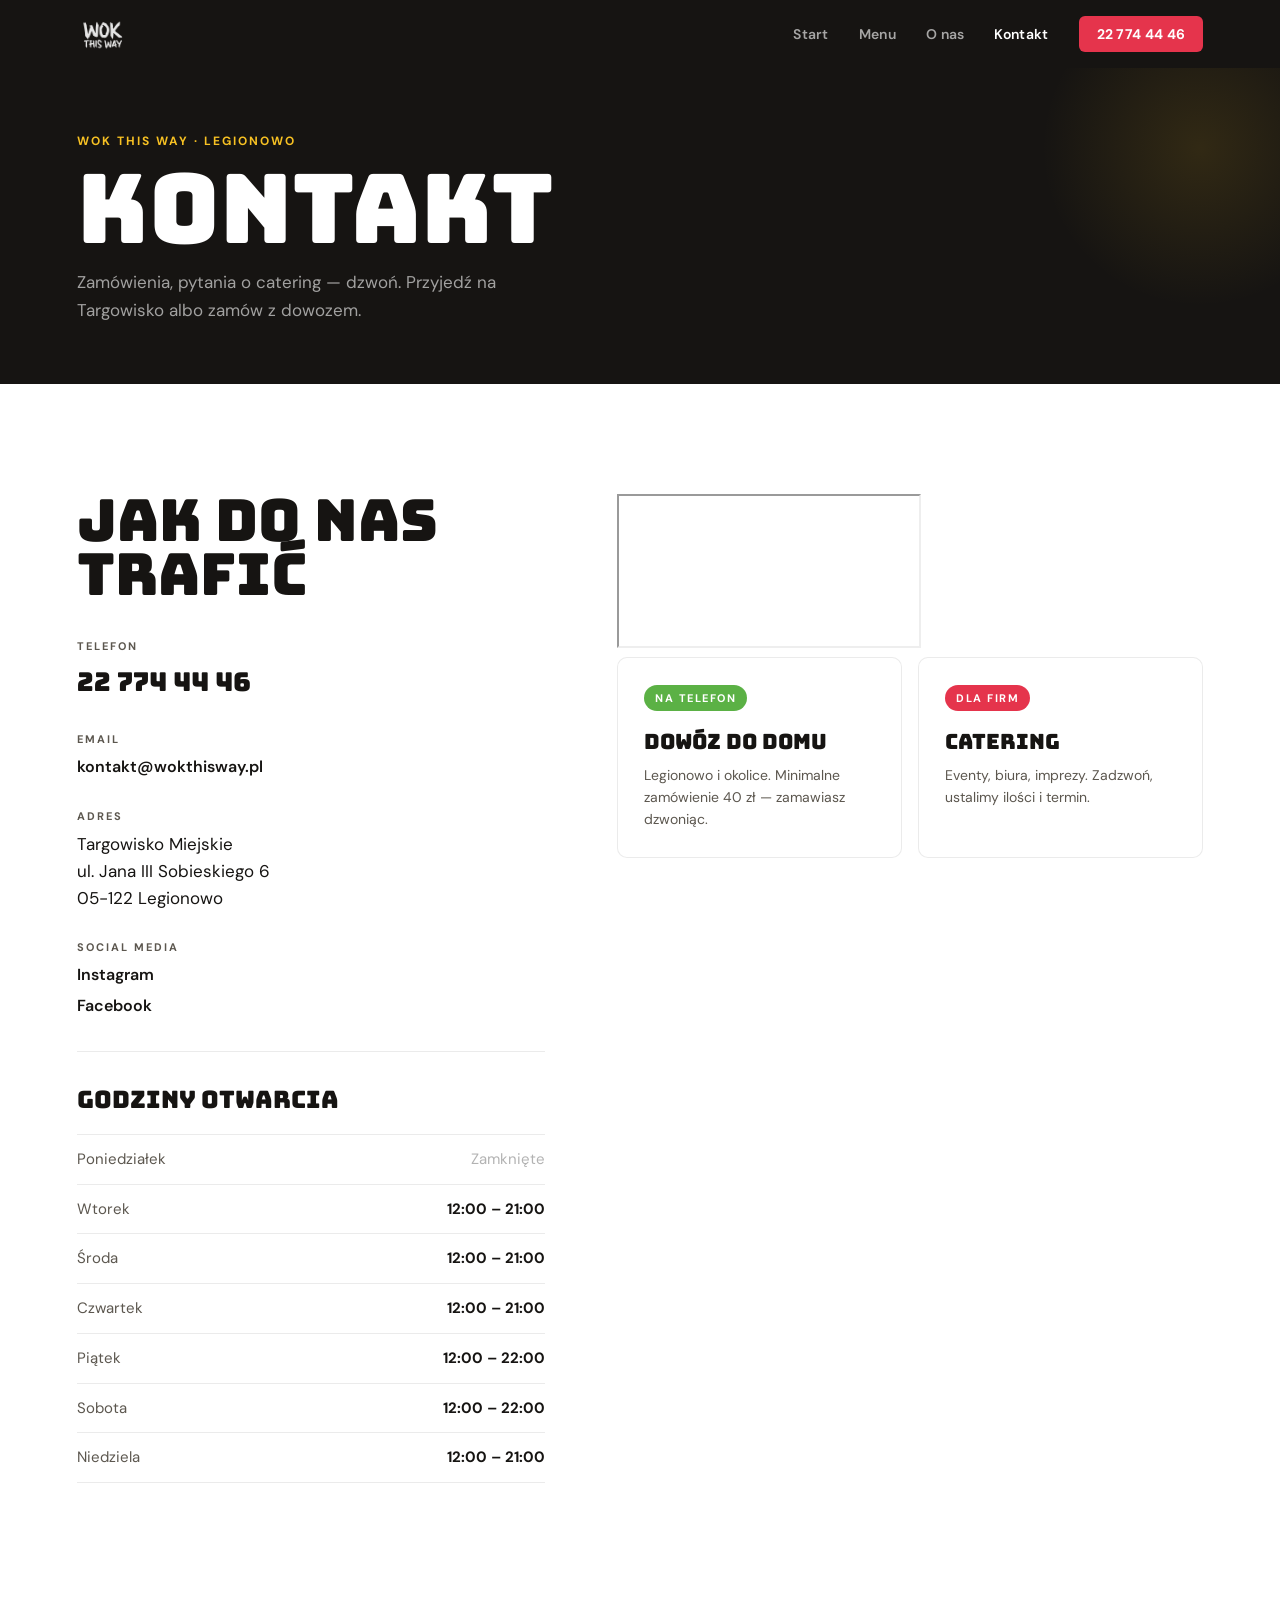
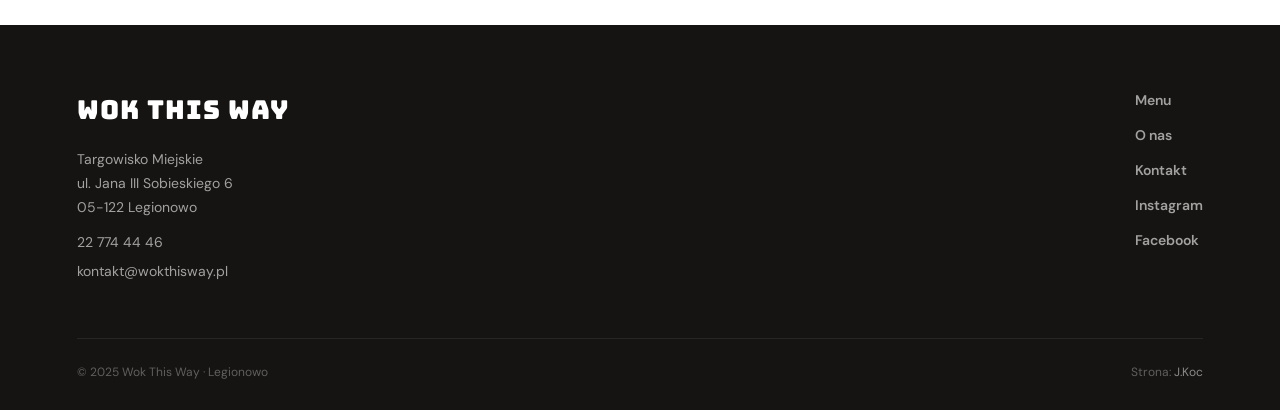
==== commit ef1e0d9c: "Proste gladkie intro (logo+fade), usuniecie animacji ognia, usuniecie sekcji liczb w o-nas, cache v8" ====
--- a/kontakt.html
+++ b/kontakt.html
@@ -8,15 +8,12 @@
   <link rel="preconnect" href="https://fonts.googleapis.com">
   <link rel="preconnect" href="https://fonts.gstatic.com" crossorigin>
   <link href="https://fonts.googleapis.com/css2?family=Anton&family=DM+Sans:ital,opsz,wght@0,9..40,400;0,9..40,500;0,9..40,600;0,9..40,700;1,9..40,400&display=swap" rel="stylesheet">
-  <link rel="stylesheet" href="style.css?v=7">
+  <link rel="stylesheet" href="style.css?v=8">
 </head>
 <body>
 
   <div class="intro" id="intro">
-    <div class="burn">
-      <div class="flames"><span></span><span></span><span></span><span></span><span></span><span></span></div>
-      <img class="burn-logo" src="img/logo-white.png" alt="Wok This Way">
-    </div>
+    <img class="intro-logo" src="img/logo-white.png" alt="Wok This Way">
   </div>
   <script>if(sessionStorage.getItem('wtwIntro')){var _i=document.getElementById('intro');if(_i)_i.style.display='none';}else{sessionStorage.setItem('wtwIntro','1');}</script>
 
@@ -113,6 +110,6 @@
     </div>
   </footer>
 
-  <script src="script.js?v=6" defer></script>
+  <script src="script.js?v=8" defer></script>
 </body>
 </html>
--- a/style.css
+++ b/style.css
@@ -32,7 +32,7 @@
 
 .display { font-family: 'Bungee', sans-serif; font-weight: 400; letter-spacing: -0.5px; line-height: 0.92; }
 
-/* ===== INTRO (plonace logo) ===== */
+/* ===== INTRO (proste przejscie) ===== */
 .intro {
   position: fixed;
   inset: 0;
@@ -41,69 +41,18 @@
   display: flex;
   align-items: center;
   justify-content: center;
-  overflow: hidden;
-  transition: transform 0.85s cubic-bezier(0.76, 0, 0.24, 1), opacity 0.5s ease 0.45s, visibility 0.85s;
-}
-.intro.hide { transform: translateY(-100%); opacity: 0; visibility: hidden; }
-
-.burn { position: relative; display: flex; align-items: center; justify-content: center; }
-
-.burn-logo {
-  position: relative;
-  z-index: 2;
-  width: min(72vw, 380px);
+  transition: opacity 0.6s ease, visibility 0.6s ease;
+}
+.intro.hide { opacity: 0; visibility: hidden; }
+
+.intro-logo {
+  width: min(64vw, 300px);
   height: auto;
   opacity: 0;
-  animation: burnIn 0.4s cubic-bezier(0.2, 1.5, 0.4, 1) forwards, burnFlicker 0.12s ease-in-out 0.6s infinite alternate;
-}
-/* logo pojawia sie nagle */
-@keyframes burnIn {
-  0%   { opacity: 0; transform: scale(0.5); }
-  60%  { opacity: 1; transform: scale(1.08); }
-  100% { opacity: 1; transform: scale(1); }
-}
-@keyframes burnFlicker {
-  from { filter: drop-shadow(0 0 10px rgba(247,140,40,0.4)) drop-shadow(0 0 3px rgba(255,210,90,0.5)); }
-  to   { filter: drop-shadow(0 0 28px rgba(255,150,40,0.85)) drop-shadow(0 0 9px rgba(255,225,120,0.7)); }
-}
-
-.flames {
-  position: absolute;
-  left: 50%; bottom: -28px;
-  transform: translateX(-50%);
-  transform-origin: 50% 100%;
-  width: min(82vw, 440px);
-  height: 210px;
-  z-index: 1;
-  pointer-events: none;
-  animation: ignite 0.55s ease 0.42s both;
-}
-/* ogien sie rozpala po pojawieniu logo */
-@keyframes ignite {
-  0%   { transform: translateX(-50%) scaleY(0.04); opacity: 0; }
-  100% { transform: translateX(-50%) scaleY(1); opacity: 1; }
-}
-.flames span {
-  position: absolute;
-  bottom: 0;
-  width: 68px; height: 150px;
-  background: radial-gradient(circle at 50% 82%, #fff3b0 0%, #f7c123 26%, #e5344c 66%, transparent 80%);
-  border-radius: 50% 50% 38% 38%;
-  transform-origin: 50% 100%;
-  mix-blend-mode: screen;
-  filter: blur(7px);
-  animation: flameUp 0.5s ease-in-out infinite alternate;
-}
-.flames span:nth-child(1) { left: 2%;  height: 120px; animation-duration: 0.46s; }
-.flames span:nth-child(2) { left: 19%; height: 168px; width: 74px; animation-duration: 0.54s; animation-delay: 0.08s; }
-.flames span:nth-child(3) { left: 37%; height: 140px; animation-duration: 0.42s; animation-delay: 0.15s; }
-.flames span:nth-child(4) { left: 53%; height: 175px; width: 76px; animation-duration: 0.5s;  animation-delay: 0.05s; }
-.flames span:nth-child(5) { left: 71%; height: 138px; animation-duration: 0.44s; animation-delay: 0.12s; }
-.flames span:nth-child(6) { left: 86%; height: 112px; width: 60px; animation-duration: 0.4s; }
-@keyframes flameUp {
-  0%   { transform: scaleY(1) scaleX(1) skewX(-2deg); opacity: 0.95; }
-  100% { transform: scaleY(1.42) scaleX(0.76) skewX(3deg); opacity: 0.58; }
-}
+  transform: scale(0.94);
+  animation: introIn 0.7s ease forwards;
+}
+@keyframes introIn { to { opacity: 1; transform: scale(1); } }
 
 @media (prefers-reduced-motion: reduce) {
   .intro { display: none; }
